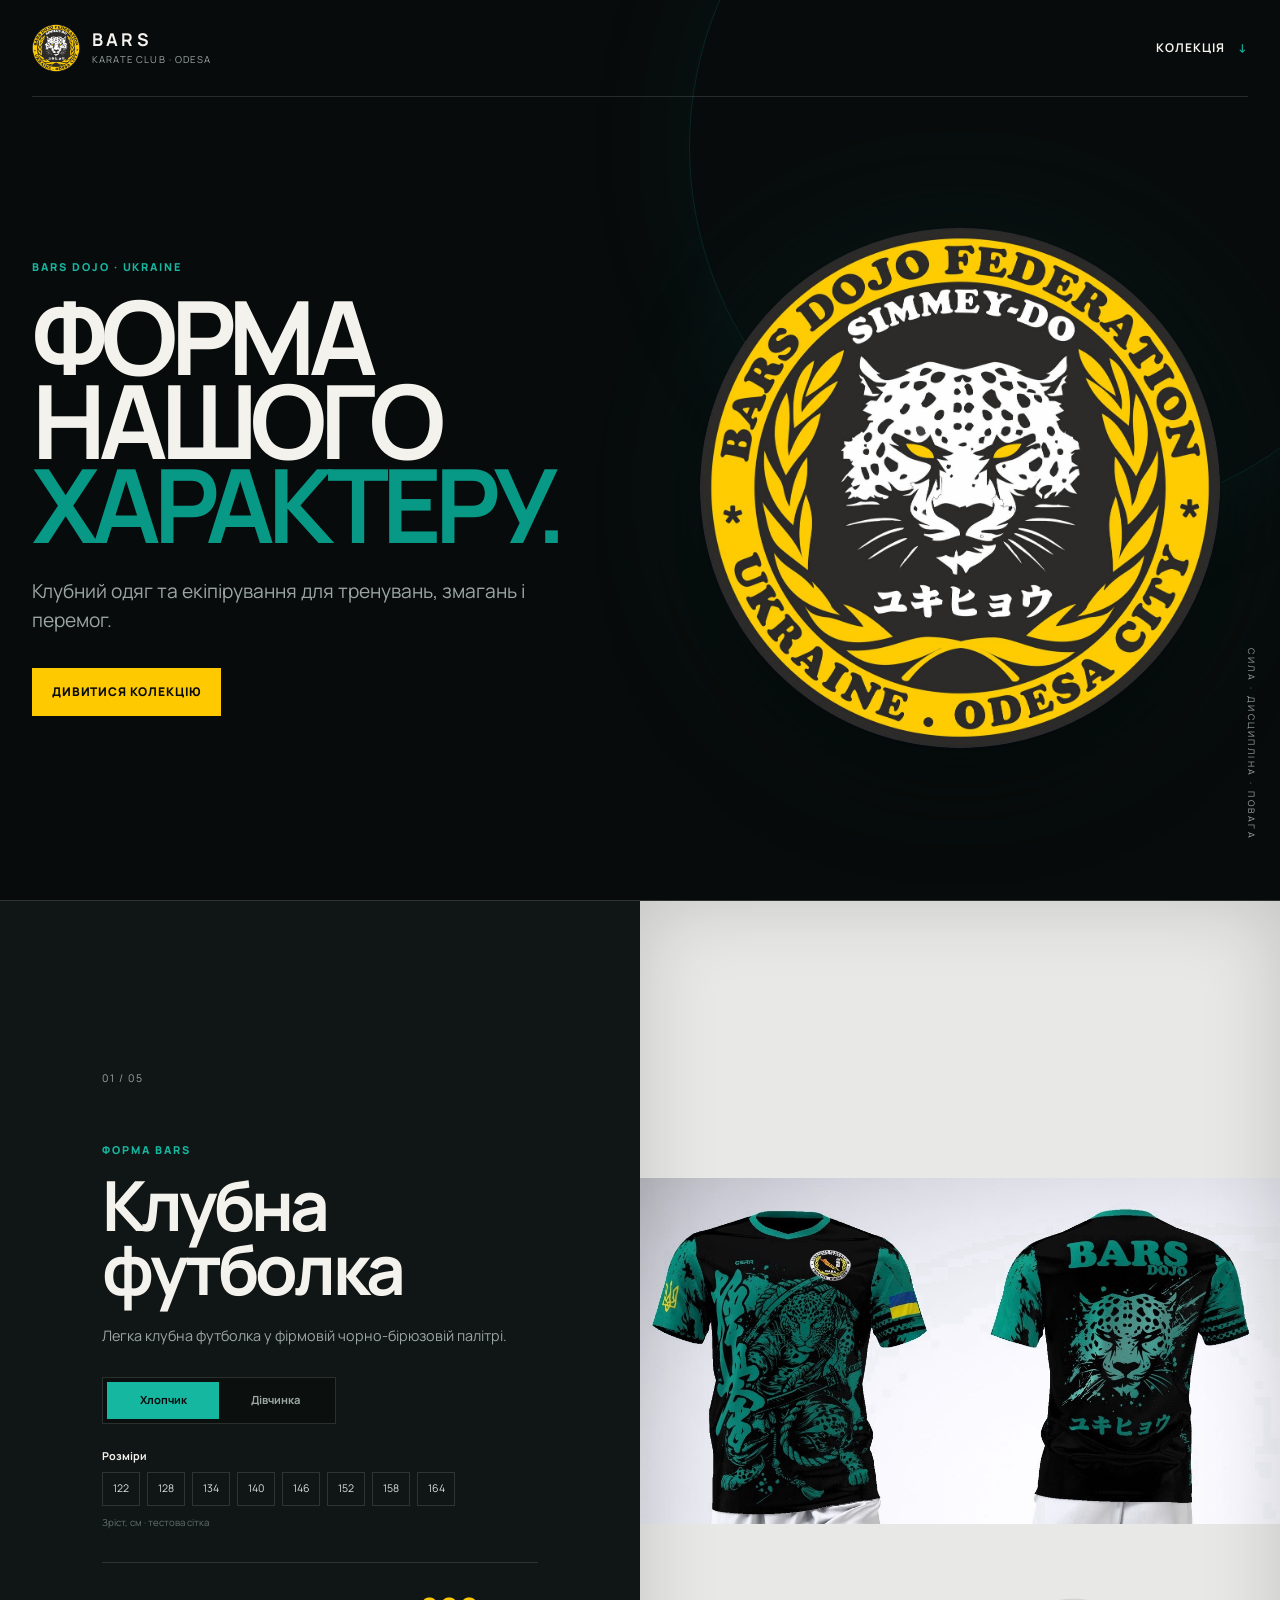
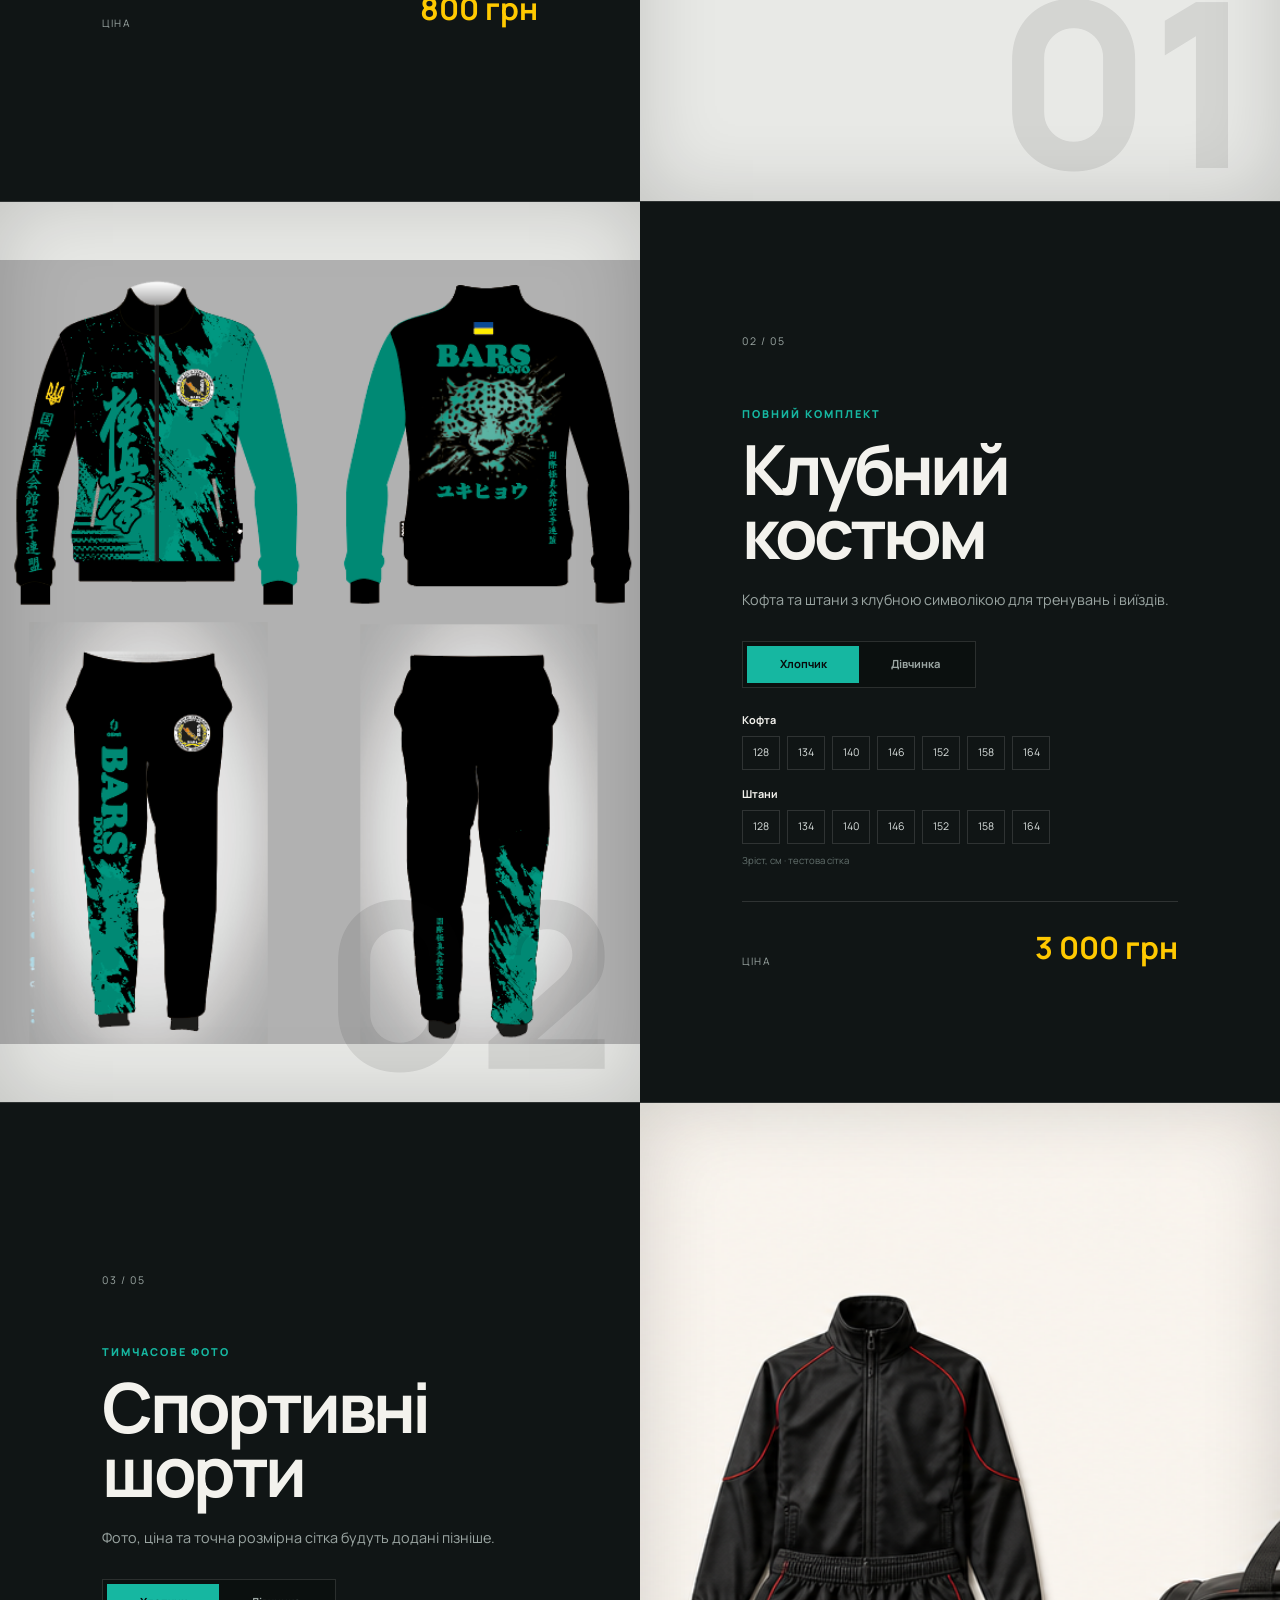
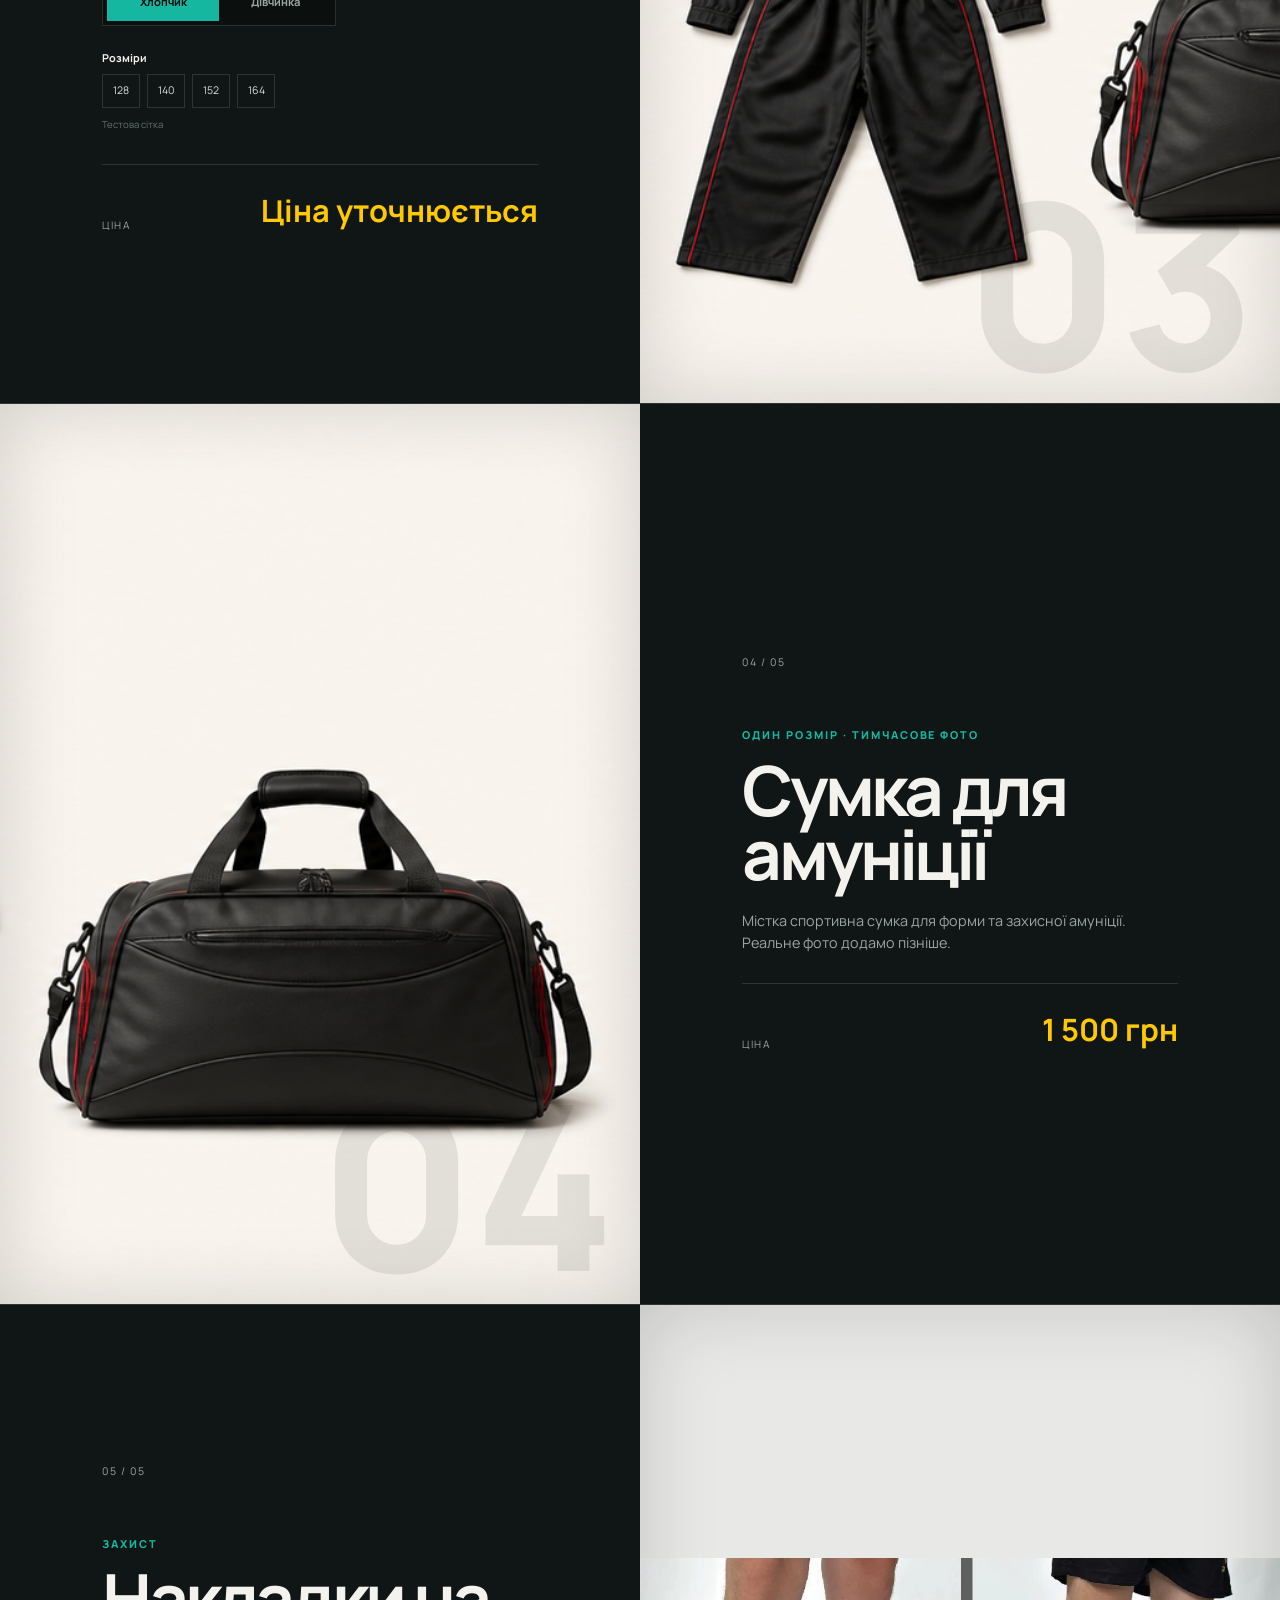
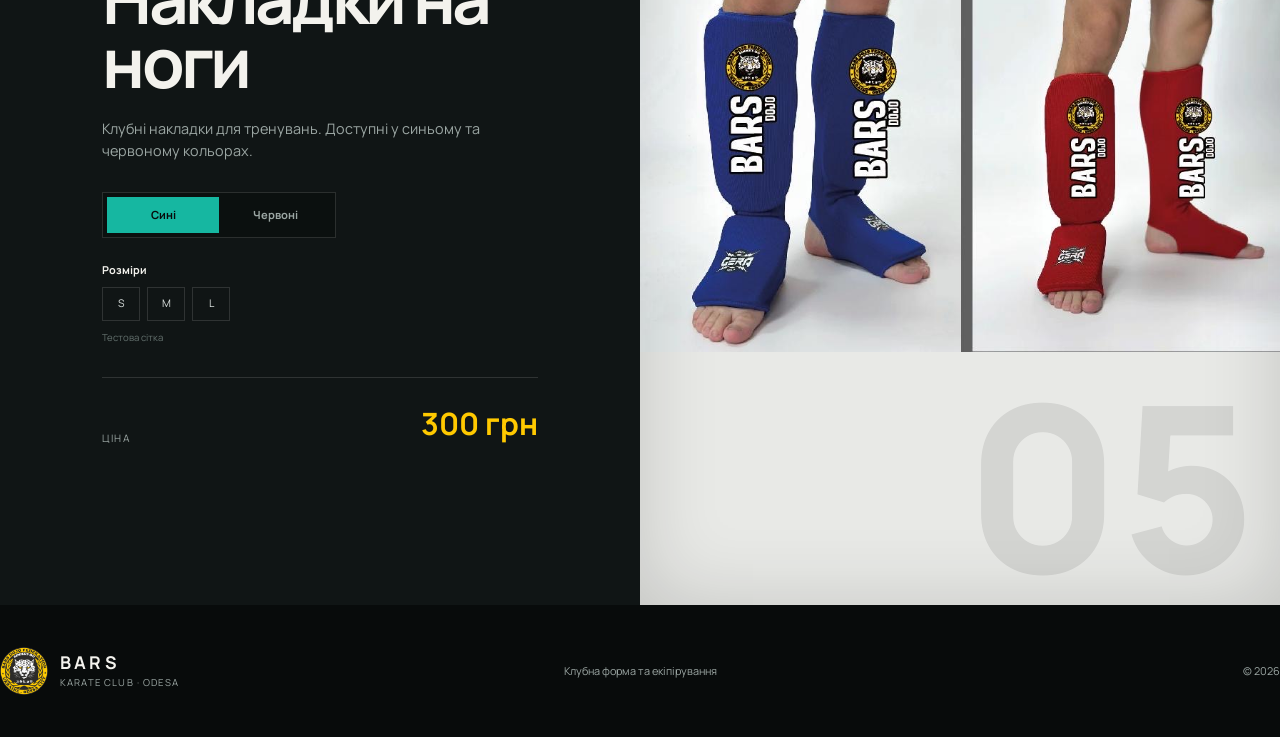
==== index.html @ b5e841b1 "Створити початковий каталог BARS" ====
<!doctype html>
<html lang="uk">
<head>
  <meta charset="UTF-8"><meta name="viewport" content="width=device-width, initial-scale=1.0">
  <meta name="description" content="Клубна форма та екіпірування карате-клубу BARS">
  <title>BARS — клубна форма та екіпірування</title>
  <link rel="preconnect" href="https://fonts.googleapis.com"><link rel="preconnect" href="https://fonts.gstatic.com" crossorigin>
  <link href="https://fonts.googleapis.com/css2?family=Manrope:wght@400;500;600;700;800&display=swap" rel="stylesheet">
  <link rel="stylesheet" href="styles.css">
</head>
<body>
  <header class="site-header">
    <a class="brand" href="#top" aria-label="BARS — на початок сторінки"><img src="assets/bars-emblem.jpg" alt="Емблема BARS Dojo Federation Ukraine Odesa Club"><span><strong>BARS</strong><small>Karate Club · Odesa</small></span></a>
    <a class="header-link" href="#collection">Колекція <span aria-hidden="true">↓</span></a>
  </header>
  <main id="top">
    <section class="hero">
      <div class="hero-copy"><p class="eyebrow">BARS Dojo · Ukraine</p><h1>Форма<br>нашого<br><em>характеру.</em></h1><p>Клубний одяг та екіпірування для тренувань, змагань і перемог.</p><a class="primary-button" href="#collection">Дивитися колекцію</a></div>
      <div class="hero-emblem"><div class="emblem-glow"></div><img src="assets/bars-emblem.jpg" alt="Емблема карате-клубу BARS"></div>
      <p class="hero-side">СИЛА · ДИСЦИПЛІНА · ПОВАГА</p>
    </section>
    <section id="collection" class="collection" aria-label="Каталог товарів"></section>
  </main>
  <footer><div class="brand footer-brand"><img src="assets/bars-emblem.jpg" alt=""><span><strong>BARS</strong><small>Karate Club · Odesa</small></span></div><p>Клубна форма та екіпірування</p><p>© <span id="year"></span></p></footer>
  <script src="products.js"></script><script src="script.js"></script>
</body>
</html>
---- styles.css ----
:root { --black:#080b0b; --charcoal:#101515; --teal:#079886; --teal-bright:#16b7a1; --yellow:#ffc900; --white:#f3f2ed; --muted:#9ba6a3; --line:rgba(255,255,255,.13); }
* { box-sizing:border-box; }
html { scroll-behavior:smooth; }
body { margin:0; color:var(--white); background:var(--black); font-family:"Manrope",system-ui,sans-serif; line-height:1.5; }
img { display:block; max-width:100%; }
a { color:inherit; }
.site-header { position:absolute; z-index:10; top:0; left:50%; display:flex; width:min(100% - 64px,1320px); padding:24px 0; align-items:center; justify-content:space-between; transform:translateX(-50%); border-bottom:1px solid var(--line); }
.brand { display:flex; gap:12px; align-items:center; color:var(--white); text-decoration:none; }
.brand img { width:48px; height:48px; object-fit:cover; border-radius:50%; }
.brand strong,.brand small { display:block; line-height:1; }
.brand strong { font-size:1.1rem; letter-spacing:.18em; }
.brand small { margin-top:6px; color:var(--muted); font-size:.6rem; letter-spacing:.12em; text-transform:uppercase; }
.header-link { color:var(--white); font-size:.75rem; font-weight:700; letter-spacing:.08em; text-decoration:none; text-transform:uppercase; }
.header-link span { margin-left:10px; color:var(--teal-bright); }
.hero { position:relative; display:grid; grid-template-columns:1fr .9fr; min-height:100svh; padding:145px max(32px,calc((100vw - 1320px)/2)) 70px; align-items:center; overflow:hidden; }
.hero::before { content:""; position:absolute; top:-25%; right:-12%; width:58vw; height:58vw; border:1px solid rgba(7,152,134,.2); border-radius:50%; box-shadow:0 0 120px rgba(7,152,134,.08); }
.hero-copy { position:relative; z-index:2; }
.eyebrow,.product-label { margin:0 0 20px; color:var(--teal-bright); font-size:.68rem; font-weight:800; letter-spacing:.18em; text-transform:uppercase; }
h1,h2,p { margin-top:0; }
h1 { margin-bottom:30px; font-size:clamp(4.1rem,8vw,8rem); line-height:.82; letter-spacing:-.07em; text-transform:uppercase; }
h1 em { color:var(--teal); font-style:normal; }
.hero-copy>p:not(.eyebrow) { max-width:510px; margin-bottom:34px; color:var(--muted); font-size:clamp(1rem,1.7vw,1.2rem); }
.primary-button { display:inline-block; padding:15px 20px; color:var(--black); background:var(--yellow); font-size:.75rem; font-weight:800; letter-spacing:.07em; text-decoration:none; text-transform:uppercase; }
.hero-emblem { position:relative; z-index:1; display:grid; place-items:center; }
.hero-emblem img { position:relative; width:min(520px,42vw); aspect-ratio:1; object-fit:cover; border-radius:50%; filter:drop-shadow(0 32px 45px rgba(0,0,0,.55)); }
.emblem-glow { position:absolute; width:75%; aspect-ratio:1; background:var(--teal); border-radius:50%; filter:blur(90px); opacity:.22; }
.hero-side { position:absolute; right:22px; bottom:60px; margin:0; color:var(--muted); font-size:.56rem; letter-spacing:.28em; writing-mode:vertical-rl; }
.collection { background:var(--charcoal); }
.product-section { display:grid; grid-template-columns:1fr 1fr; min-height:100svh; border-top:1px solid var(--line); }
.product-info { display:flex; max-width:660px; min-height:100%; padding:100px 8vw; flex-direction:column; justify-content:center; }
.image-left .product-info { order:2; }
.product-number { margin-bottom:56px; color:var(--muted); font-size:.66rem; letter-spacing:.15em; }
.product-label { margin-bottom:14px; }
h2 { max-width:580px; margin-bottom:24px; font-size:clamp(3rem,5.4vw,6rem); line-height:.93; letter-spacing:-.055em; }
.product-description { max-width:520px; margin-bottom:30px; color:var(--muted); font-size:.9rem; }
.variant-control { display:inline-flex; width:fit-content; margin-bottom:24px; padding:4px; background:#0b100f; border:1px solid var(--line); }
.variant-button { min-width:112px; padding:10px 15px; color:var(--muted); background:transparent; border:0; cursor:pointer; font:inherit; font-size:.7rem; font-weight:700; }
.variant-button.active { color:var(--black); background:var(--teal-bright); }
.sizes-panel { margin-bottom:32px; }
.size-group+.size-group { margin-top:16px; }
.size-group p { margin-bottom:8px; color:var(--white); font-size:.68rem; font-weight:700; }
.size-list { display:flex; flex-wrap:wrap; gap:7px; }
.size-list span { display:grid; min-width:38px; height:34px; padding:0 7px; place-items:center; border:1px solid var(--line); color:#dbe1df; font-size:.66rem; }
.sizes-panel small { display:block; margin-top:10px; color:#64716e; font-size:.6rem; }
.price-row { display:flex; max-width:520px; padding-top:22px; align-items:end; justify-content:space-between; border-top:1px solid var(--line); }
.price-row span { color:var(--muted); font-size:.64rem; letter-spacing:.14em; text-transform:uppercase; }
.price-row strong { color:var(--yellow); font-size:clamp(1.5rem,2.4vw,2.1rem); }
.product-visual { position:relative; min-height:100%; margin:0; overflow:hidden; background:#e8e9e6; }
.image-left .product-visual { order:1; }
.product-visual::after { content:""; position:absolute; inset:0; box-shadow:inset 0 0 80px rgba(0,0,0,.16); pointer-events:none; }
.product-visual img { width:100%; height:100%; min-height:100svh; object-fit:contain; }
#shorts .product-visual img,#bag .product-visual img { object-fit:cover; }
.product-visual>span { position:absolute; right:24px; bottom:6px; color:rgba(8,11,11,.09); font-size:clamp(8rem,18vw,18rem); font-weight:800; line-height:1; }
footer { display:grid; grid-template-columns:1fr auto 1fr; max-width:1320px; margin:0 auto; padding:42px 0; align-items:center; color:var(--muted); font-size:.68rem; }
footer p { margin:0; }
footer p:last-child { text-align:right; }
@media (max-width:850px) {
  .site-header { width:calc(100% - 40px); }
  .hero { grid-template-columns:1fr; padding:130px 20px 70px; }
  .hero-copy { padding-bottom:45px; }
  .hero-emblem img { width:min(78vw,440px); }
  .hero-side { display:none; }
  .product-section { grid-template-columns:1fr; min-height:auto; }
  .product-info,.image-left .product-info { order:1; max-width:none; min-height:auto; padding:78px 24px 62px; }
  .product-visual,.image-left .product-visual { order:2; min-height:65svh; }
  .product-visual img { min-height:65svh; }
  .product-number { margin-bottom:38px; }
  footer { grid-template-columns:1fr 1fr; margin:0 20px; }
  footer>p:nth-child(2) { display:none; }
}
@media (max-width:520px) {
  .brand img { width:42px; height:42px; }
  .header-link { font-size:0; }
  .header-link span { margin:0; font-size:1rem; }
  h1 { font-size:clamp(3.7rem,18vw,5.4rem); }
  h2 { font-size:clamp(2.8rem,14vw,4.2rem); }
  .variant-control { width:100%; }
  .variant-button { min-width:0; flex:1; }
  .product-visual,.product-visual img { min-height:54svh; }
}
@media (prefers-reduced-motion:reduce) { html { scroll-behavior:auto; } }
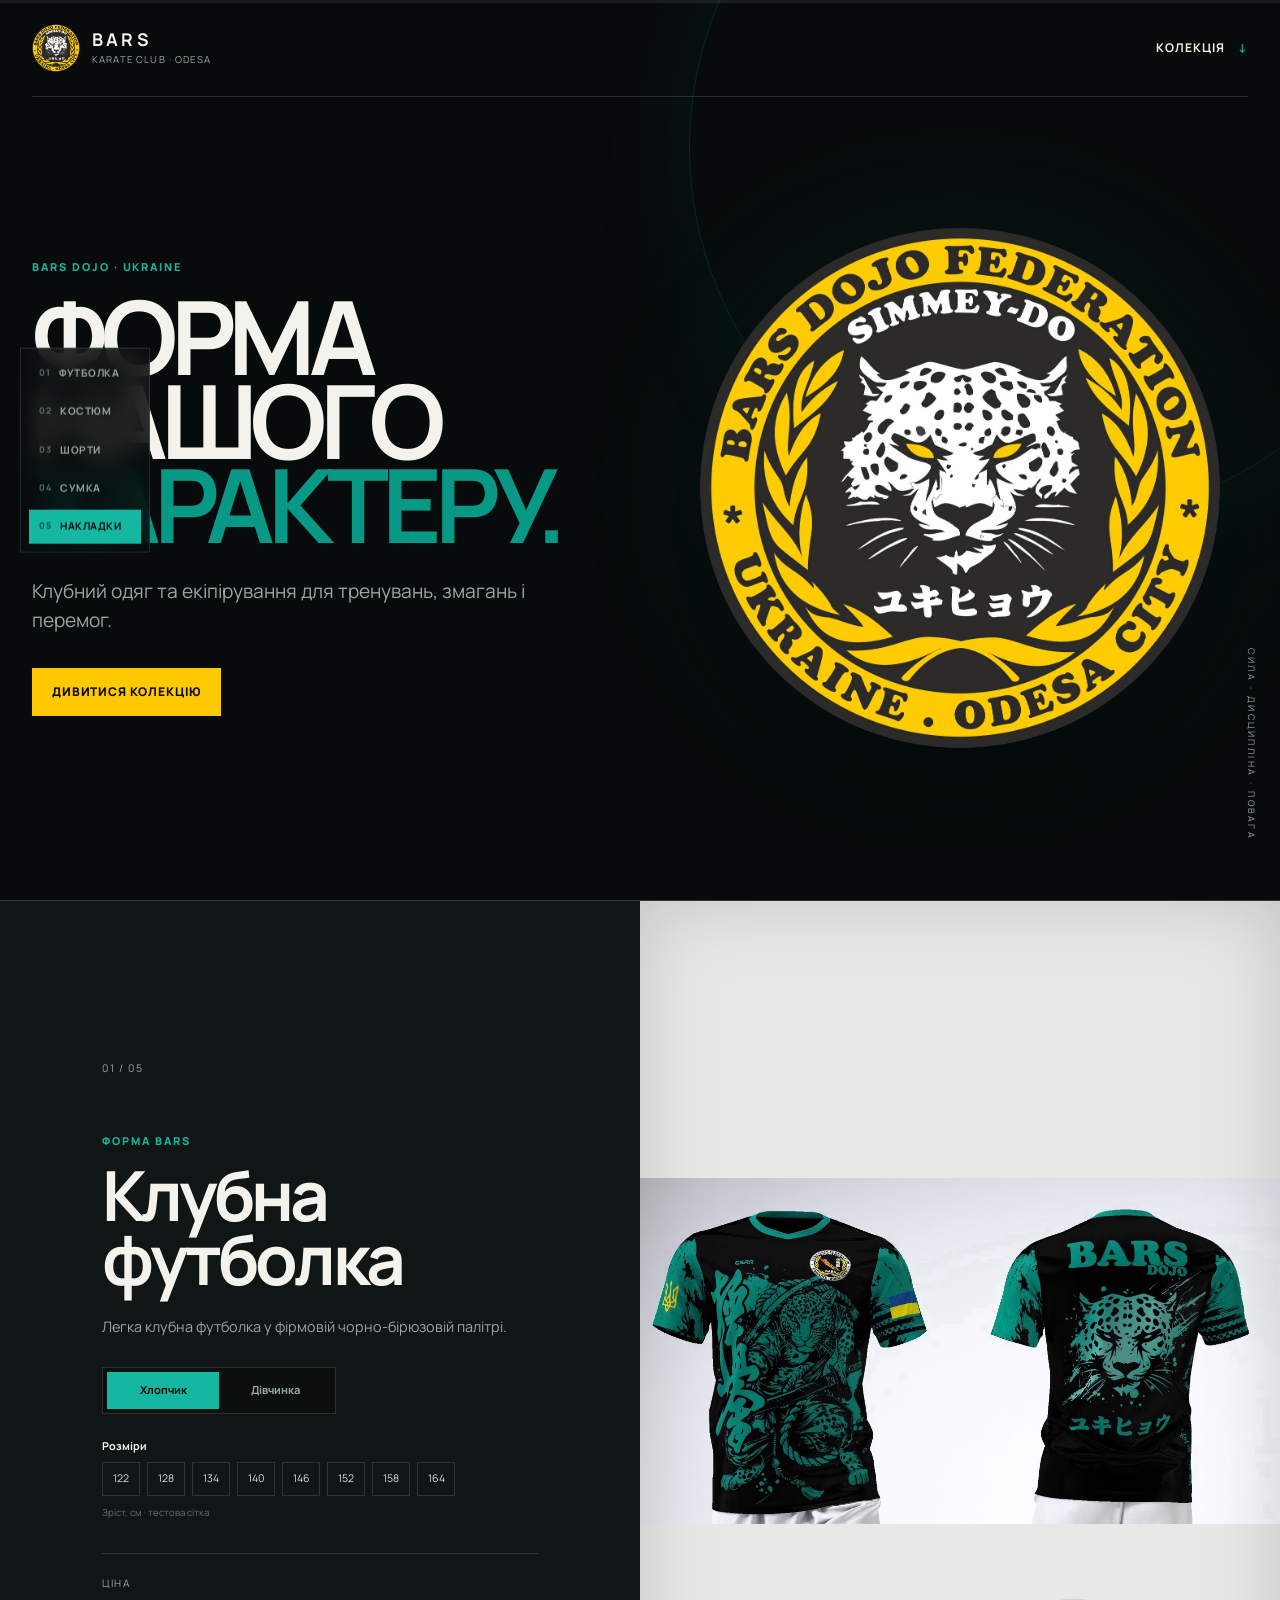
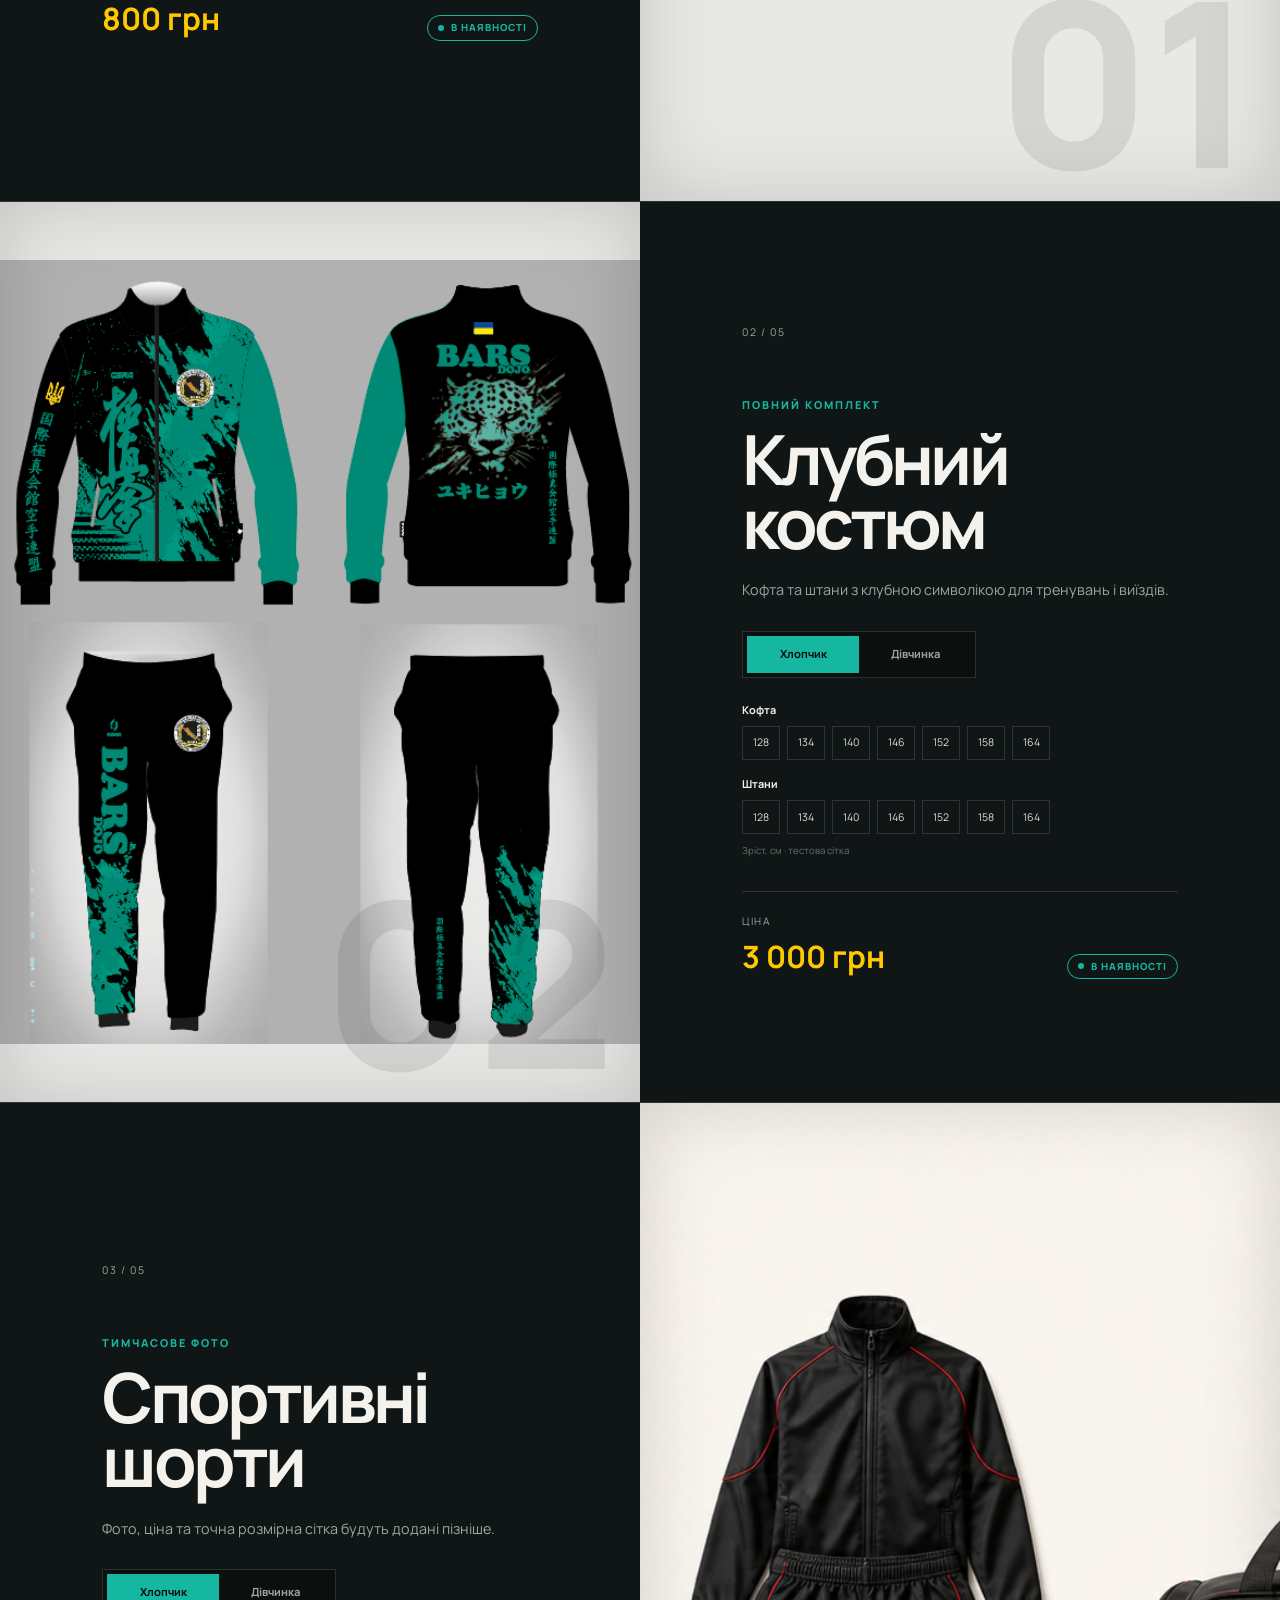
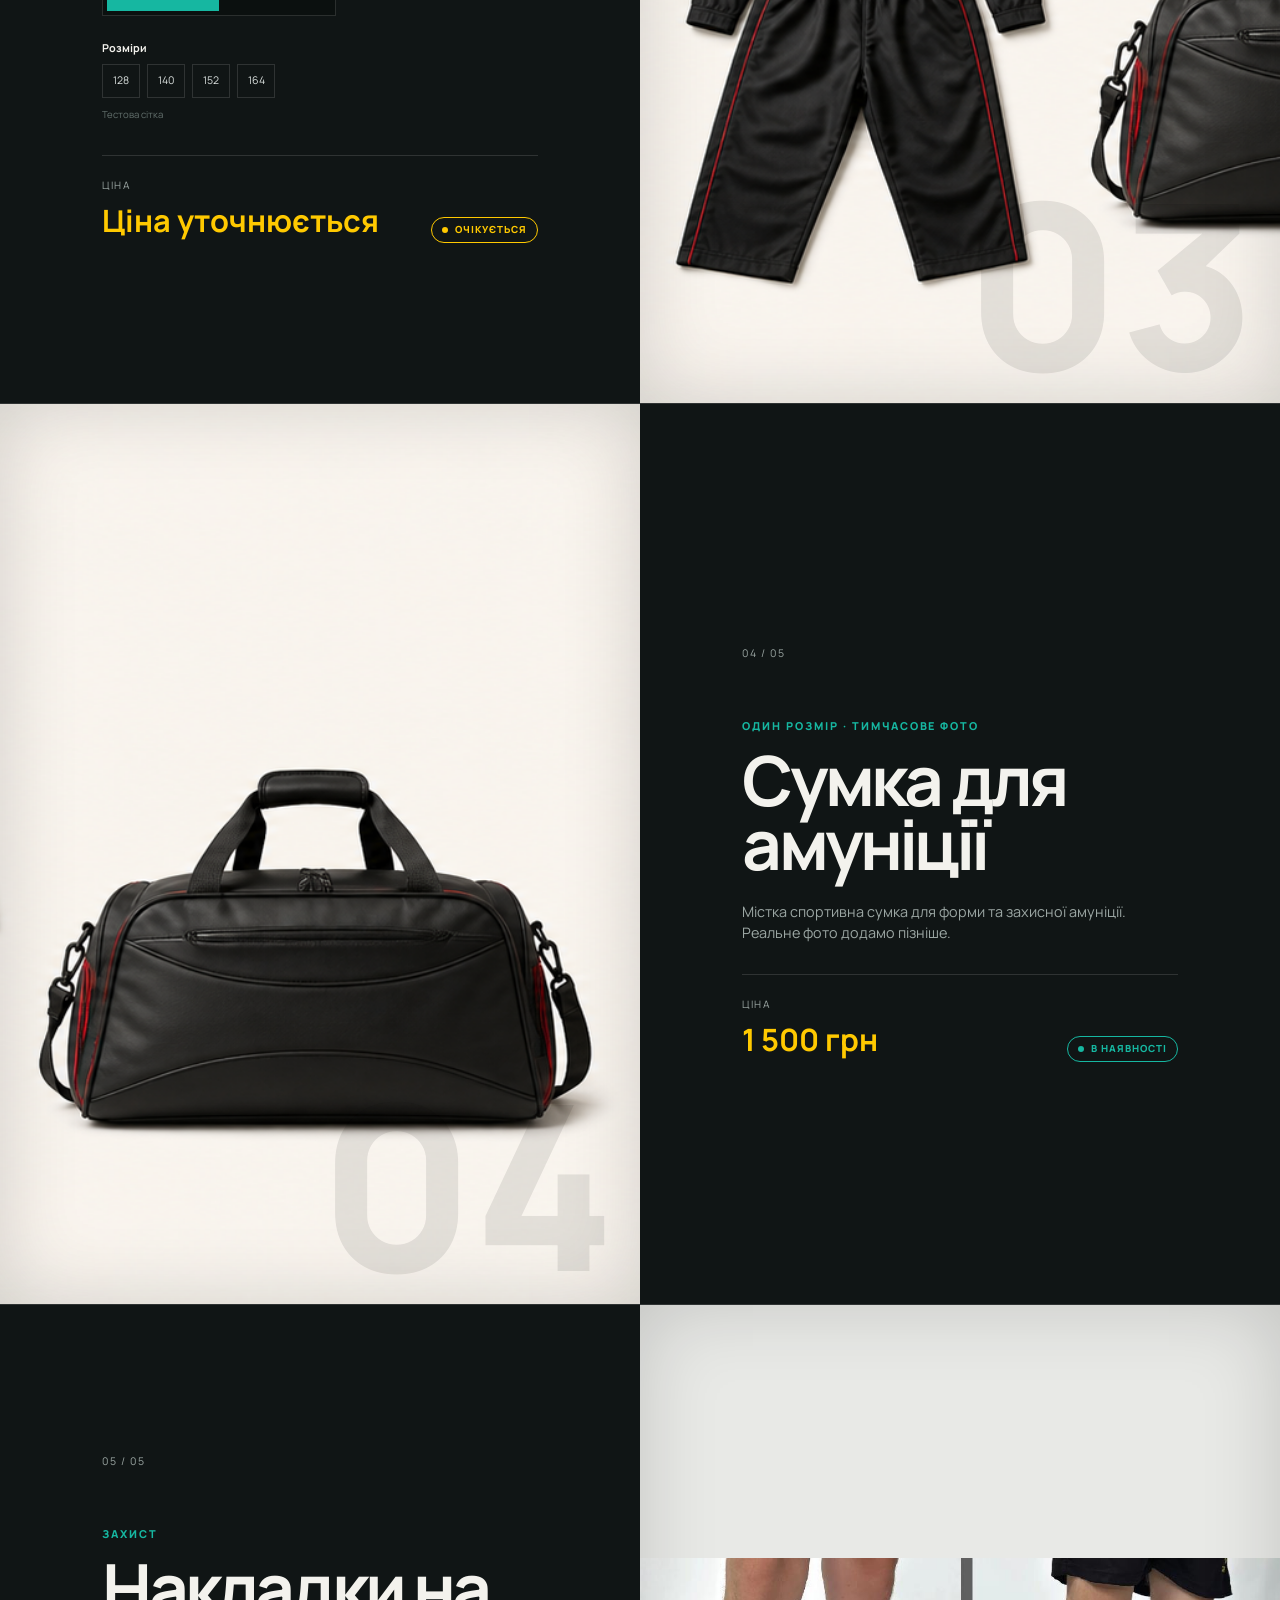
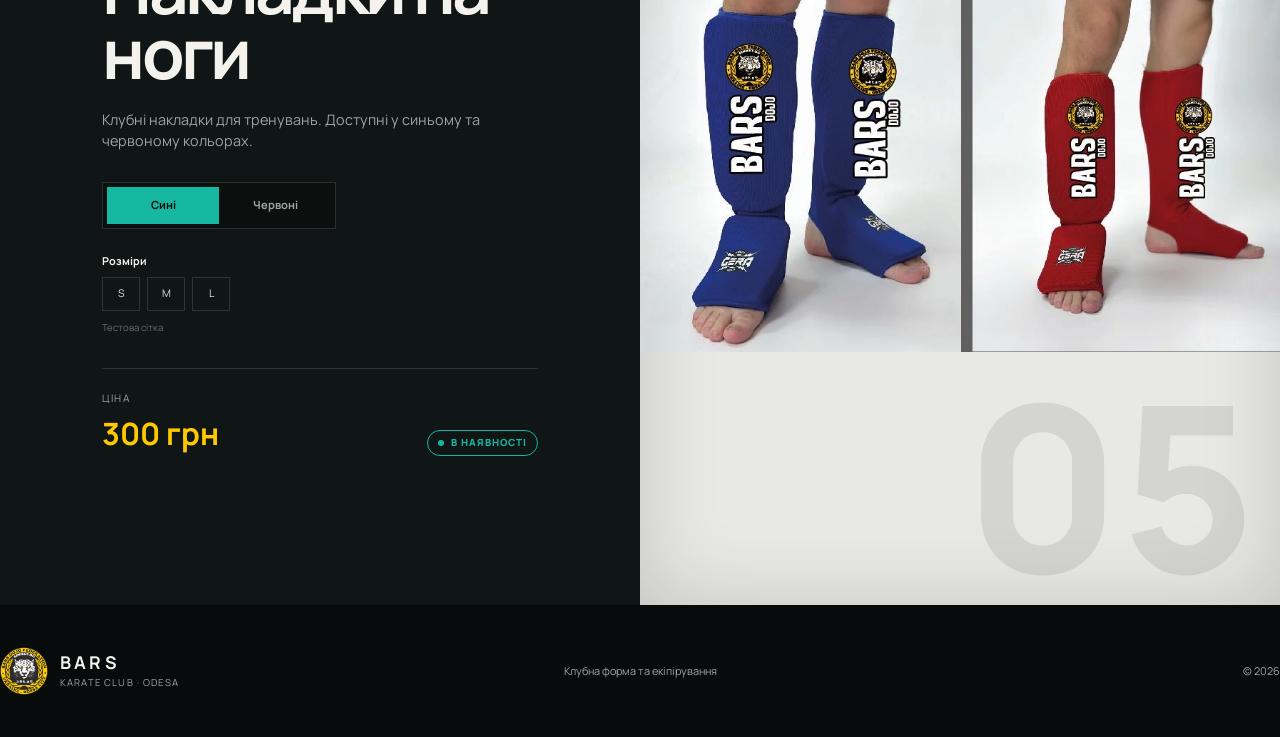
==== commit 55eda4b7: "Додати навігацію каталогом" ====
--- a/index.html
+++ b/index.html
@@ -7,12 +7,21 @@
   <link rel="preconnect" href="https://fonts.googleapis.com"><link rel="preconnect" href="https://fonts.gstatic.com" crossorigin>
   <link href="https://fonts.googleapis.com/css2?family=Manrope:wght@400;500;600;700;800&display=swap" rel="stylesheet">
   <link rel="stylesheet" href="styles.css">
+  <link rel="stylesheet" href="navigation.css">
 </head>
 <body>
   <header class="site-header">
     <a class="brand" href="#top" aria-label="BARS — на початок сторінки"><img src="assets/bars-emblem.jpg" alt="Емблема BARS Dojo Federation Ukraine Odesa Club"><span><strong>BARS</strong><small>Karate Club · Odesa</small></span></a>
     <a class="header-link" href="#collection">Колекція <span aria-hidden="true">↓</span></a>
   </header>
+  <nav class="catalog-navigation" aria-label="Навігація каталогом">
+    <a href="#tshirt"><span>01</span>Футболка</a>
+    <a href="#tracksuit"><span>02</span>Костюм</a>
+    <a href="#shorts"><span>03</span>Шорти</a>
+    <a href="#bag"><span>04</span>Сумка</a>
+    <a href="#guards"><span>05</span>Накладки</a>
+  </nav>
+  <div class="scroll-progress" aria-hidden="true"><span></span></div>
   <main id="top">
     <section class="hero">
       <div class="hero-copy"><p class="eyebrow">BARS Dojo · Ukraine</p><h1>Форма<br>нашого<br><em>характеру.</em></h1><p>Клубний одяг та екіпірування для тренувань, змагань і перемог.</p><a class="primary-button" href="#collection">Дивитися колекцію</a></div>
@@ -22,6 +31,6 @@
     <section id="collection" class="collection" aria-label="Каталог товарів"></section>
   </main>
   <footer><div class="brand footer-brand"><img src="assets/bars-emblem.jpg" alt=""><span><strong>BARS</strong><small>Karate Club · Odesa</small></span></div><p>Клубна форма та екіпірування</p><p>© <span id="year"></span></p></footer>
-  <script src="products.js"></script><script src="script.js"></script>
+  <script src="products.js"></script><script src="script.js"></script><script src="navigation.js"></script>
 </body>
 </html>
--- a/styles.css
+++ b/styles.css
@@ -42,9 +42,15 @@
 .size-list { display:flex; flex-wrap:wrap; gap:7px; }
 .size-list span { display:grid; min-width:38px; height:34px; padding:0 7px; place-items:center; border:1px solid var(--line); color:#dbe1df; font-size:.66rem; }
 .sizes-panel small { display:block; margin-top:10px; color:#64716e; font-size:.6rem; }
-.price-row { display:flex; max-width:520px; padding-top:22px; align-items:end; justify-content:space-between; border-top:1px solid var(--line); }
-.price-row span { color:var(--muted); font-size:.64rem; letter-spacing:.14em; text-transform:uppercase; }
-.price-row strong { color:var(--yellow); font-size:clamp(1.5rem,2.4vw,2.1rem); }
+.price-row { display:flex; max-width:520px; gap:20px; padding-top:22px; align-items:end; justify-content:space-between; border-top:1px solid var(--line); }
+.price-copy { display:flex; flex-direction:column; gap:4px; }
+.price-copy span { color:var(--muted); font-size:.64rem; letter-spacing:.14em; text-transform:uppercase; }
+.price-copy strong { color:var(--yellow); font-size:clamp(1.5rem,2.4vw,2.1rem); }
+.availability { display:inline-flex; padding:7px 10px; align-items:center; border:1px solid currentColor; border-radius:999px; font-size:.61rem; font-weight:800; letter-spacing:.1em; line-height:1; text-transform:uppercase; }
+.availability::before { width:6px; height:6px; margin-right:7px; background:currentColor; border-radius:50%; content:""; }
+.availability-available { color:var(--teal-bright); }
+.availability-soon { color:var(--yellow); }
+.availability-unknown { color:var(--muted); }
 .product-visual { position:relative; min-height:100%; margin:0; overflow:hidden; background:#e8e9e6; }
 .image-left .product-visual { order:1; }
 .product-visual::after { content:""; position:absolute; inset:0; box-shadow:inset 0 0 80px rgba(0,0,0,.16); pointer-events:none; }
@@ -76,6 +82,7 @@
   h2 { font-size:clamp(2.8rem,14vw,4.2rem); }
   .variant-control { width:100%; }
   .variant-button { min-width:0; flex:1; }
+  .price-row { align-items:flex-start; flex-direction:column; }
   .product-visual,.product-visual img { min-height:54svh; }
 }
 @media (prefers-reduced-motion:reduce) { html { scroll-behavior:auto; } }
--- a/navigation.css
+++ b/navigation.css
@@ -0,0 +1,86 @@
+.catalog-navigation {
+  position: fixed;
+  z-index: 20;
+  top: 50%;
+  left: 20px;
+  display: flex;
+  flex-direction: column;
+  gap: 5px;
+  padding: 8px;
+  background: rgba(8, 11, 11, .82);
+  border: 1px solid var(--line);
+  backdrop-filter: blur(14px);
+  transform: translateY(-50%);
+}
+
+.catalog-navigation a {
+  display: flex;
+  min-width: 112px;
+  padding: 9px 10px;
+  align-items: center;
+  gap: 9px;
+  color: var(--muted);
+  font-size: .64rem;
+  font-weight: 700;
+  letter-spacing: .05em;
+  text-decoration: none;
+  text-transform: uppercase;
+  transition: color .2s ease, background-color .2s ease;
+}
+
+.catalog-navigation a span { color: #64716e; font-size: .55rem; }
+.catalog-navigation a:hover { color: var(--white); }
+.catalog-navigation a[aria-current="location"] { color: var(--black); background: var(--teal-bright); }
+.catalog-navigation a[aria-current="location"] span { color: rgba(8, 11, 11, .65); }
+.catalog-navigation a:focus-visible { outline: 2px solid var(--yellow); outline-offset: 2px; }
+
+.scroll-progress {
+  position: fixed;
+  z-index: 30;
+  top: 0;
+  left: 0;
+  width: 100%;
+  height: 3px;
+  background: rgba(255, 255, 255, .08);
+  pointer-events: none;
+}
+
+.scroll-progress span {
+  display: block;
+  width: 100%;
+  height: 100%;
+  background: var(--yellow);
+  transform: scaleX(0);
+  transform-origin: left;
+}
+
+.product-section { scroll-margin-top: 72px; }
+
+@media (max-width: 1100px) and (min-width: 851px) {
+  .catalog-navigation { left: 10px; }
+  .catalog-navigation a { min-width: 0; }
+  .catalog-navigation a:not([aria-current="location"]) { width: 38px; overflow: hidden; }
+}
+
+@media (max-width: 850px) {
+  .catalog-navigation {
+    top: auto;
+    bottom: 12px;
+    left: 50%;
+    width: calc(100% - 24px);
+    max-width: 560px;
+    flex-direction: row;
+    gap: 2px;
+    overflow-x: auto;
+    transform: translateX(-50%);
+    scrollbar-width: none;
+  }
+  .catalog-navigation::-webkit-scrollbar { display: none; }
+  .catalog-navigation a { min-width: max-content; flex: 1 0 auto; justify-content: center; padding: 10px 12px; }
+  .product-section { scroll-margin-top: 0; }
+  footer { padding-bottom: 100px; }
+}
+
+@media (prefers-reduced-motion: reduce) {
+  .catalog-navigation a { transition: none; }
+}
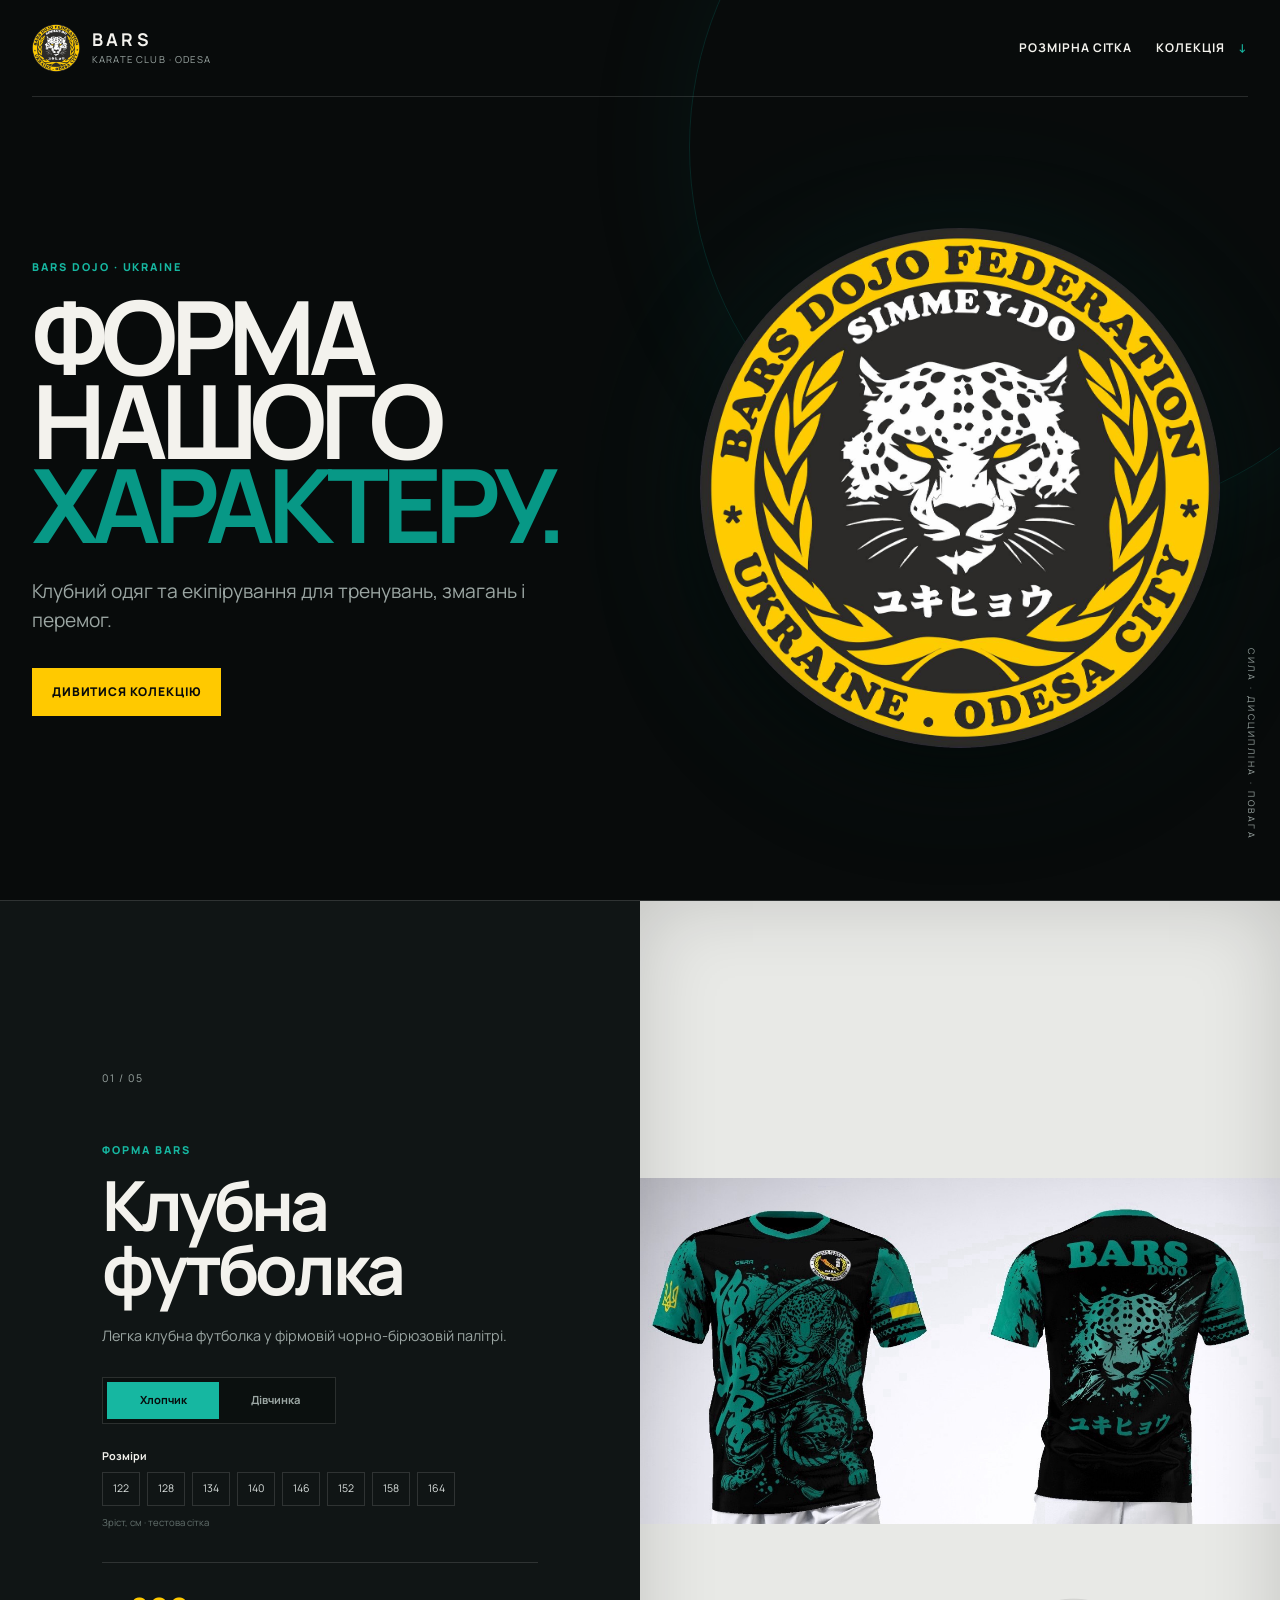
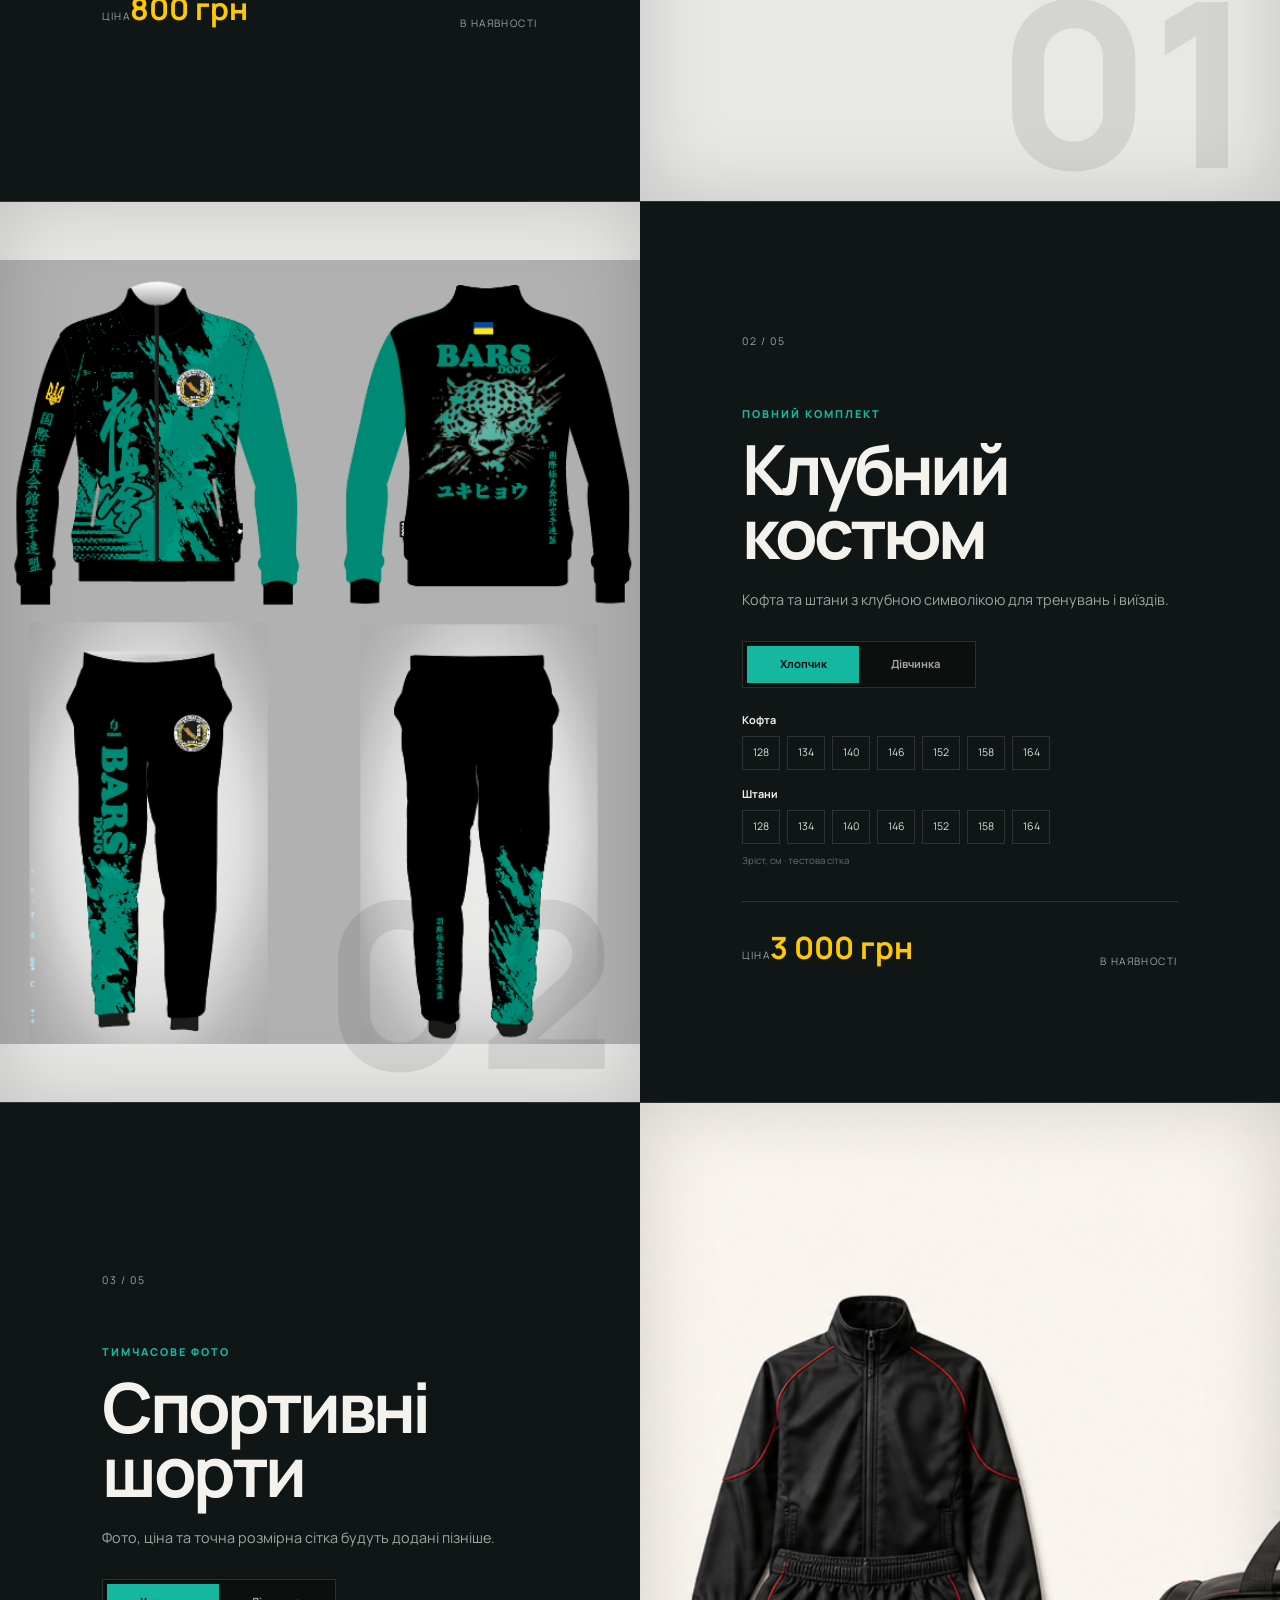
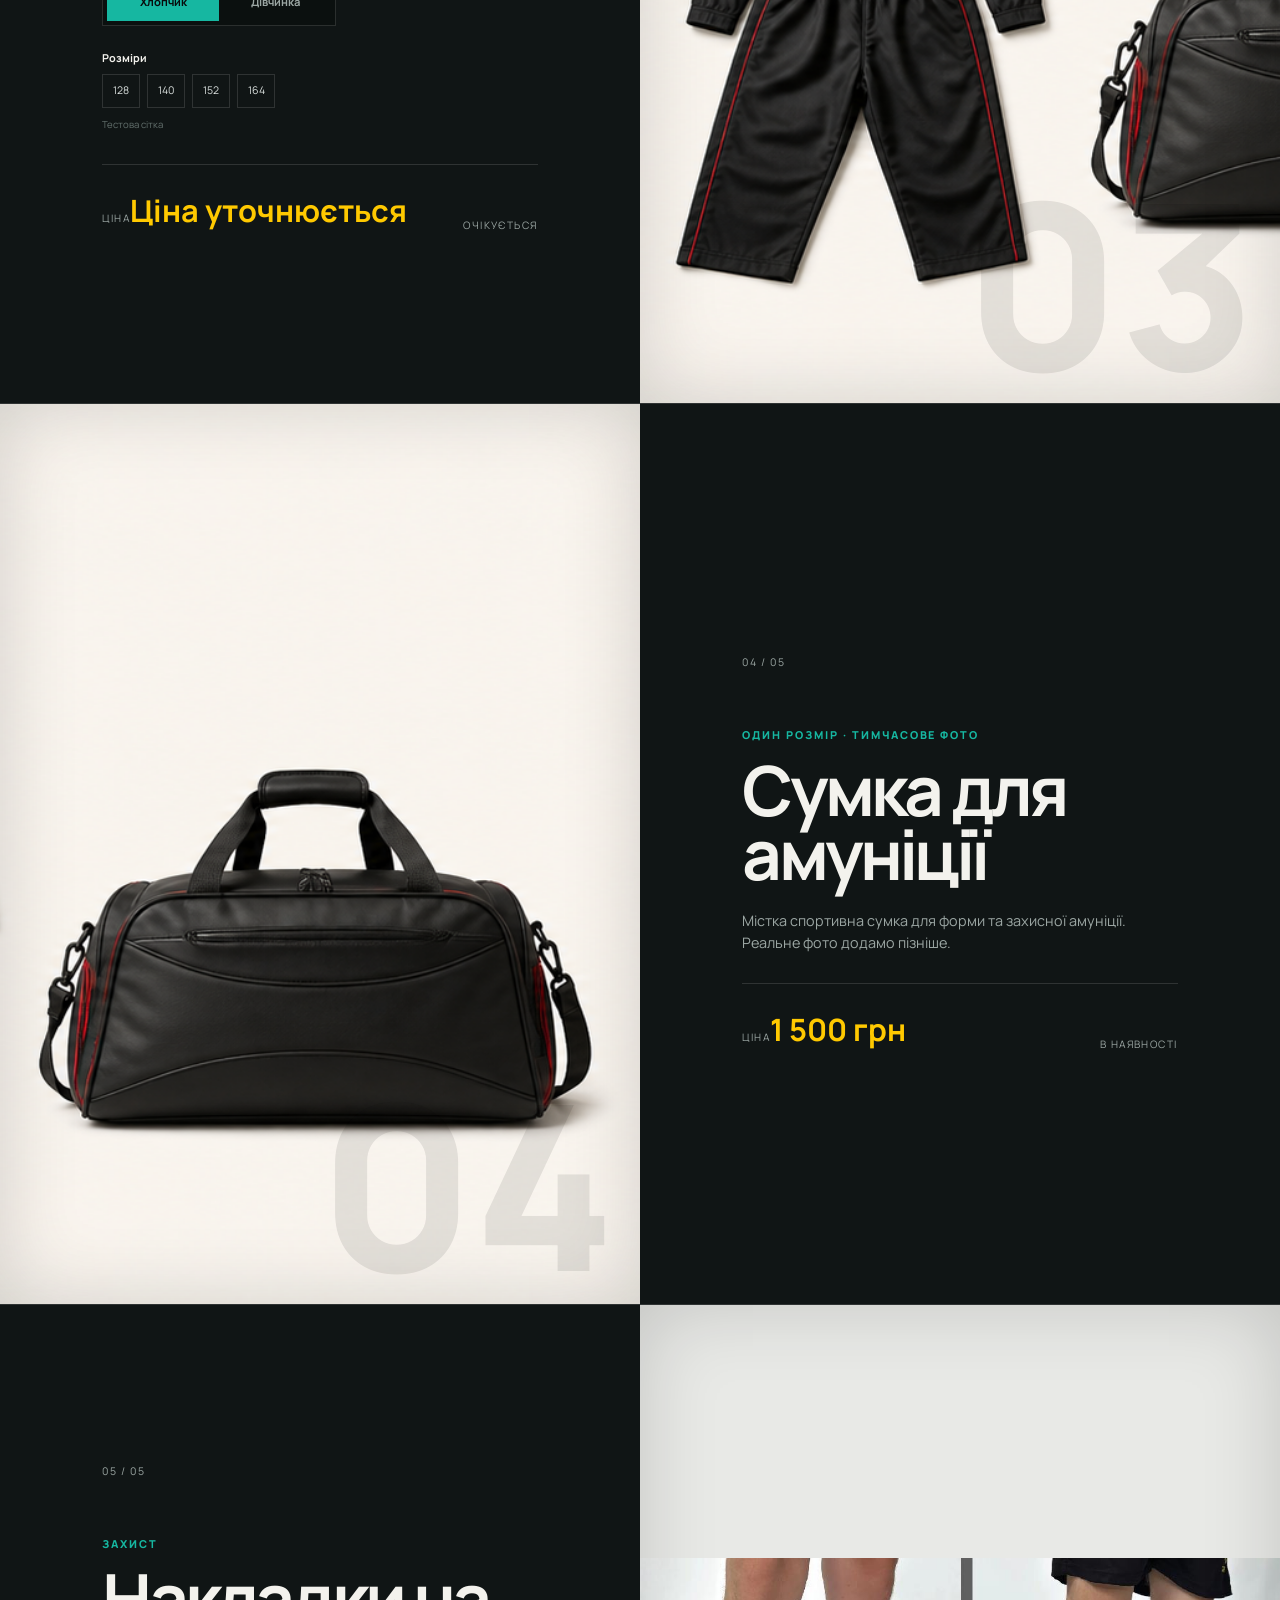
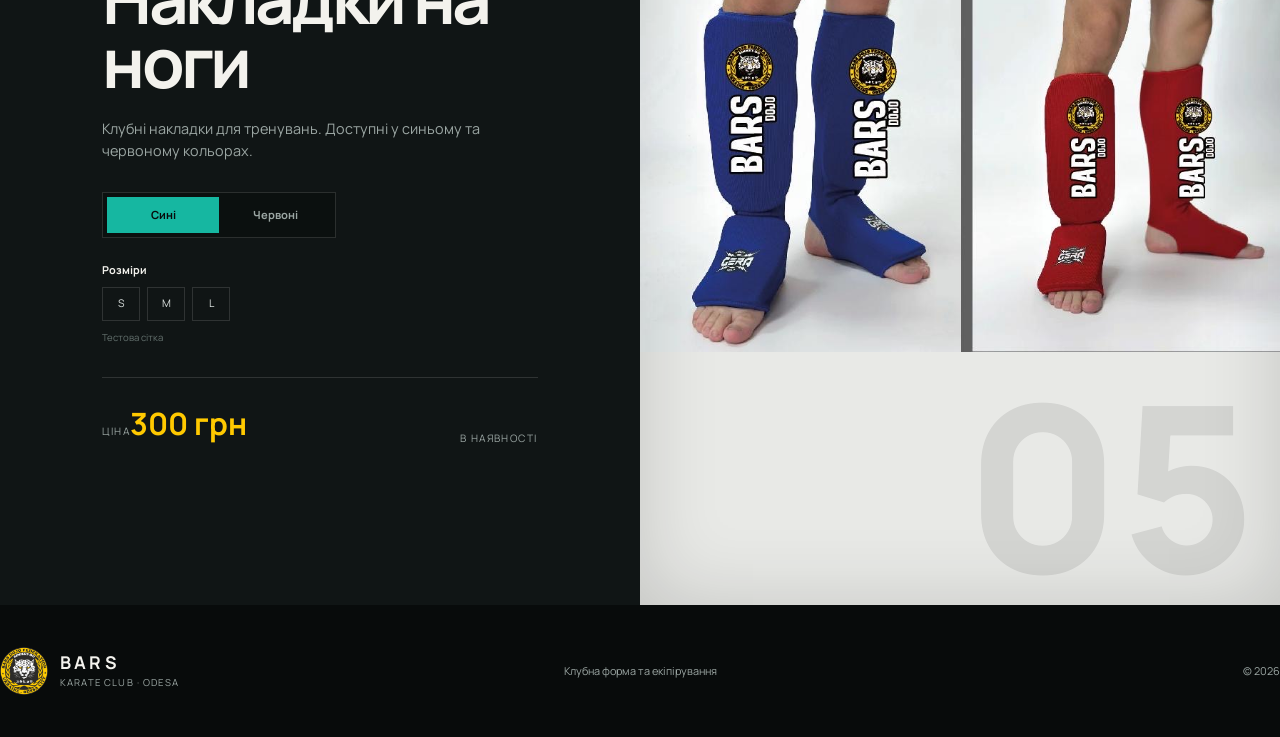
==== commit ca89de77: "Додати адаптивну розмірну сітку" ====
--- a/index.html
+++ b/index.html
@@ -7,21 +7,15 @@
   <link rel="preconnect" href="https://fonts.googleapis.com"><link rel="preconnect" href="https://fonts.gstatic.com" crossorigin>
   <link href="https://fonts.googleapis.com/css2?family=Manrope:wght@400;500;600;700;800&display=swap" rel="stylesheet">
   <link rel="stylesheet" href="styles.css">
-  <link rel="stylesheet" href="navigation.css">
 </head>
 <body>
   <header class="site-header">
     <a class="brand" href="#top" aria-label="BARS — на початок сторінки"><img src="assets/bars-emblem.jpg" alt="Емблема BARS Dojo Federation Ukraine Odesa Club"><span><strong>BARS</strong><small>Karate Club · Odesa</small></span></a>
-    <a class="header-link" href="#collection">Колекція <span aria-hidden="true">↓</span></a>
+    <nav class="header-nav" aria-label="Головна навігація">
+      <a class="header-link" href="size-guide.html">Розмірна сітка</a>
+      <a class="header-link" href="#collection">Колекція <span aria-hidden="true">↓</span></a>
+    </nav>
   </header>
-  <nav class="catalog-navigation" aria-label="Навігація каталогом">
-    <a href="#tshirt"><span>01</span>Футболка</a>
-    <a href="#tracksuit"><span>02</span>Костюм</a>
-    <a href="#shorts"><span>03</span>Шорти</a>
-    <a href="#bag"><span>04</span>Сумка</a>
-    <a href="#guards"><span>05</span>Накладки</a>
-  </nav>
-  <div class="scroll-progress" aria-hidden="true"><span></span></div>
   <main id="top">
     <section class="hero">
       <div class="hero-copy"><p class="eyebrow">BARS Dojo · Ukraine</p><h1>Форма<br>нашого<br><em>характеру.</em></h1><p>Клубний одяг та екіпірування для тренувань, змагань і перемог.</p><a class="primary-button" href="#collection">Дивитися колекцію</a></div>
@@ -31,6 +25,6 @@
     <section id="collection" class="collection" aria-label="Каталог товарів"></section>
   </main>
   <footer><div class="brand footer-brand"><img src="assets/bars-emblem.jpg" alt=""><span><strong>BARS</strong><small>Karate Club · Odesa</small></span></div><p>Клубна форма та екіпірування</p><p>© <span id="year"></span></p></footer>
-  <script src="products.js"></script><script src="script.js"></script><script src="navigation.js"></script>
+  <script src="products.js"></script><script src="script.js"></script>
 </body>
 </html>
--- a/styles.css
+++ b/styles.css
@@ -12,6 +12,8 @@
 .brand small { margin-top:6px; color:var(--muted); font-size:.6rem; letter-spacing:.12em; text-transform:uppercase; }
 .header-link { color:var(--white); font-size:.75rem; font-weight:700; letter-spacing:.08em; text-decoration:none; text-transform:uppercase; }
 .header-link span { margin-left:10px; color:var(--teal-bright); }
+.header-nav { display:flex; gap:24px; align-items:center; }
+.header-link:hover,.header-link:focus-visible { color:var(--teal-bright); }
 .hero { position:relative; display:grid; grid-template-columns:1fr .9fr; min-height:100svh; padding:145px max(32px,calc((100vw - 1320px)/2)) 70px; align-items:center; overflow:hidden; }
 .hero::before { content:""; position:absolute; top:-25%; right:-12%; width:58vw; height:58vw; border:1px solid rgba(7,152,134,.2); border-radius:50%; box-shadow:0 0 120px rgba(7,152,134,.08); }
 .hero-copy { position:relative; z-index:2; }
@@ -42,15 +44,9 @@
 .size-list { display:flex; flex-wrap:wrap; gap:7px; }
 .size-list span { display:grid; min-width:38px; height:34px; padding:0 7px; place-items:center; border:1px solid var(--line); color:#dbe1df; font-size:.66rem; }
 .sizes-panel small { display:block; margin-top:10px; color:#64716e; font-size:.6rem; }
-.price-row { display:flex; max-width:520px; gap:20px; padding-top:22px; align-items:end; justify-content:space-between; border-top:1px solid var(--line); }
-.price-copy { display:flex; flex-direction:column; gap:4px; }
-.price-copy span { color:var(--muted); font-size:.64rem; letter-spacing:.14em; text-transform:uppercase; }
-.price-copy strong { color:var(--yellow); font-size:clamp(1.5rem,2.4vw,2.1rem); }
-.availability { display:inline-flex; padding:7px 10px; align-items:center; border:1px solid currentColor; border-radius:999px; font-size:.61rem; font-weight:800; letter-spacing:.1em; line-height:1; text-transform:uppercase; }
-.availability::before { width:6px; height:6px; margin-right:7px; background:currentColor; border-radius:50%; content:""; }
-.availability-available { color:var(--teal-bright); }
-.availability-soon { color:var(--yellow); }
-.availability-unknown { color:var(--muted); }
+.price-row { display:flex; max-width:520px; padding-top:22px; align-items:end; justify-content:space-between; border-top:1px solid var(--line); }
+.price-row span { color:var(--muted); font-size:.64rem; letter-spacing:.14em; text-transform:uppercase; }
+.price-row strong { color:var(--yellow); font-size:clamp(1.5rem,2.4vw,2.1rem); }
 .product-visual { position:relative; min-height:100%; margin:0; overflow:hidden; background:#e8e9e6; }
 .image-left .product-visual { order:1; }
 .product-visual::after { content:""; position:absolute; inset:0; box-shadow:inset 0 0 80px rgba(0,0,0,.16); pointer-events:none; }
@@ -76,13 +72,13 @@
 }
 @media (max-width:520px) {
   .brand img { width:42px; height:42px; }
-  .header-link { font-size:0; }
-  .header-link span { margin:0; font-size:1rem; }
+  .header-nav { gap:12px; }
+  .header-link { font-size:.58rem; }
+  .header-link span { display:none; }
   h1 { font-size:clamp(3.7rem,18vw,5.4rem); }
   h2 { font-size:clamp(2.8rem,14vw,4.2rem); }
   .variant-control { width:100%; }
   .variant-button { min-width:0; flex:1; }
-  .price-row { align-items:flex-start; flex-direction:column; }
   .product-visual,.product-visual img { min-height:54svh; }
 }
 @media (prefers-reduced-motion:reduce) { html { scroll-behavior:auto; } }
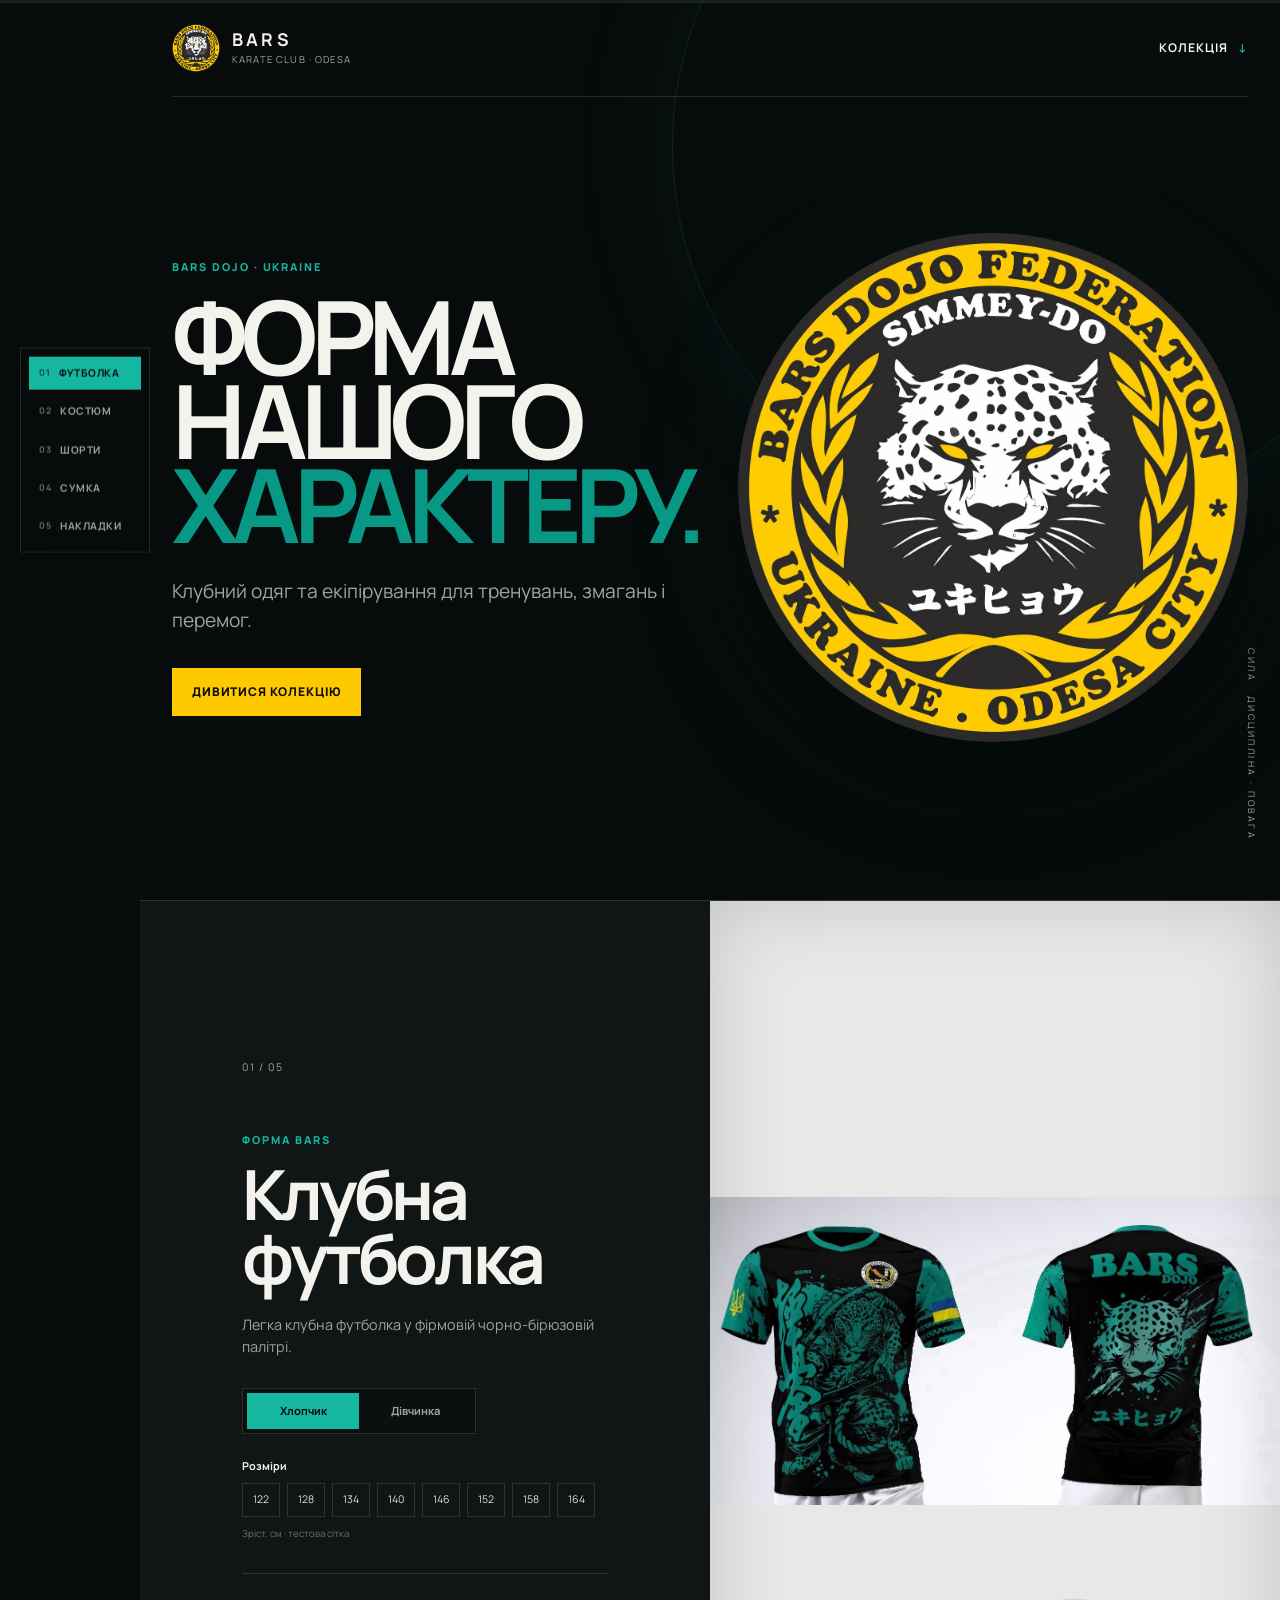
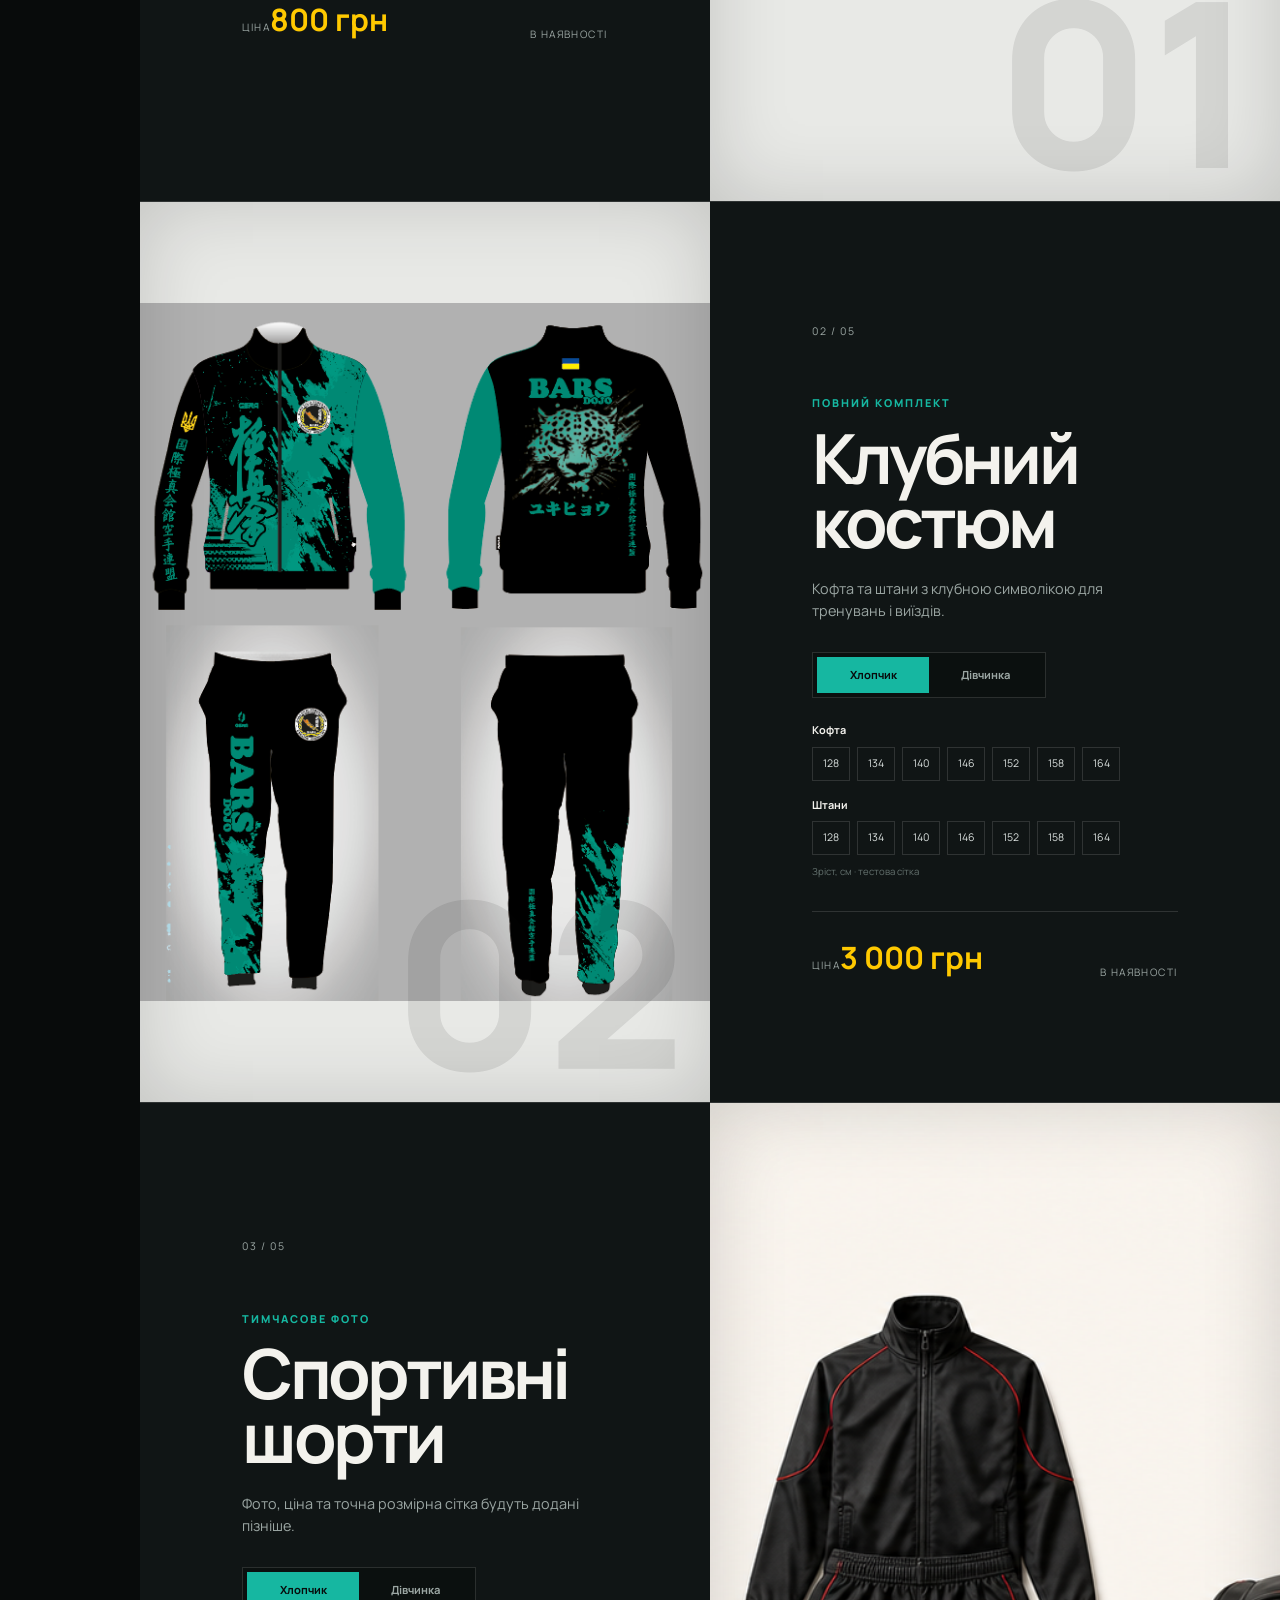
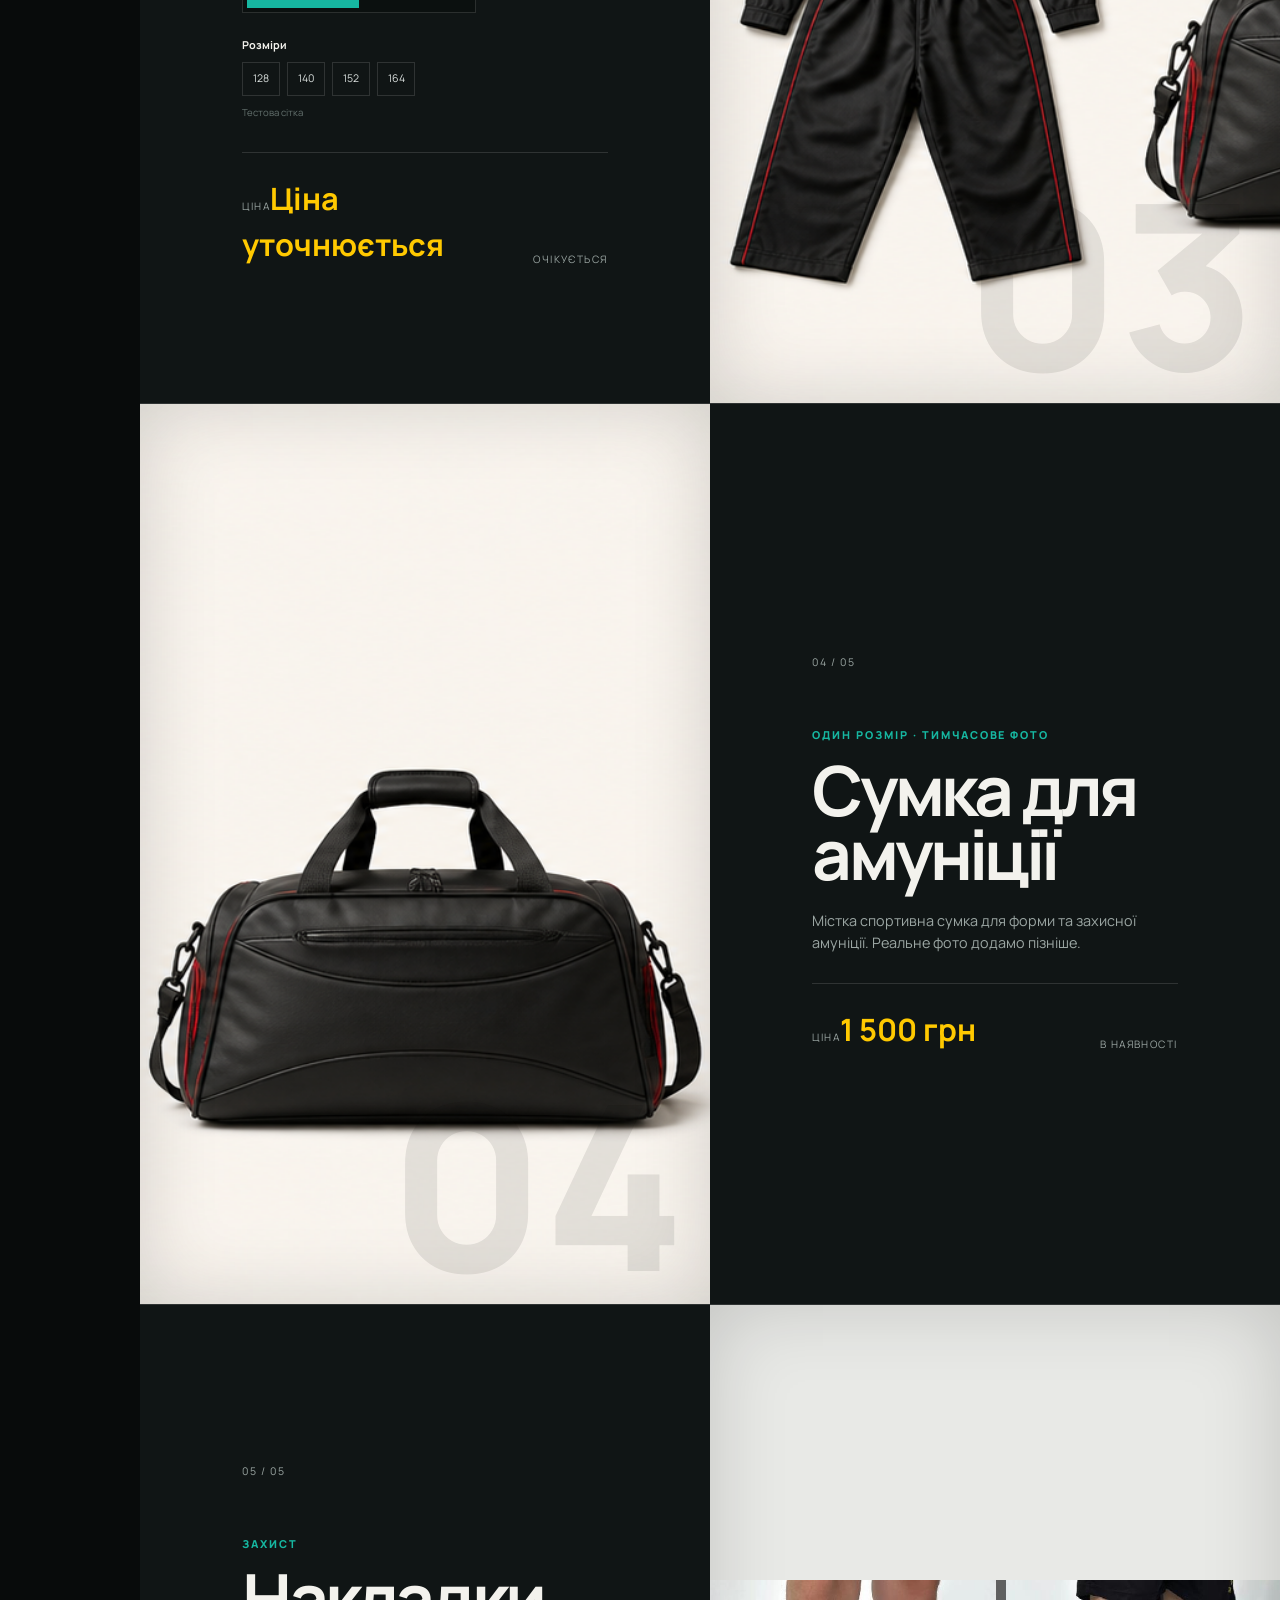
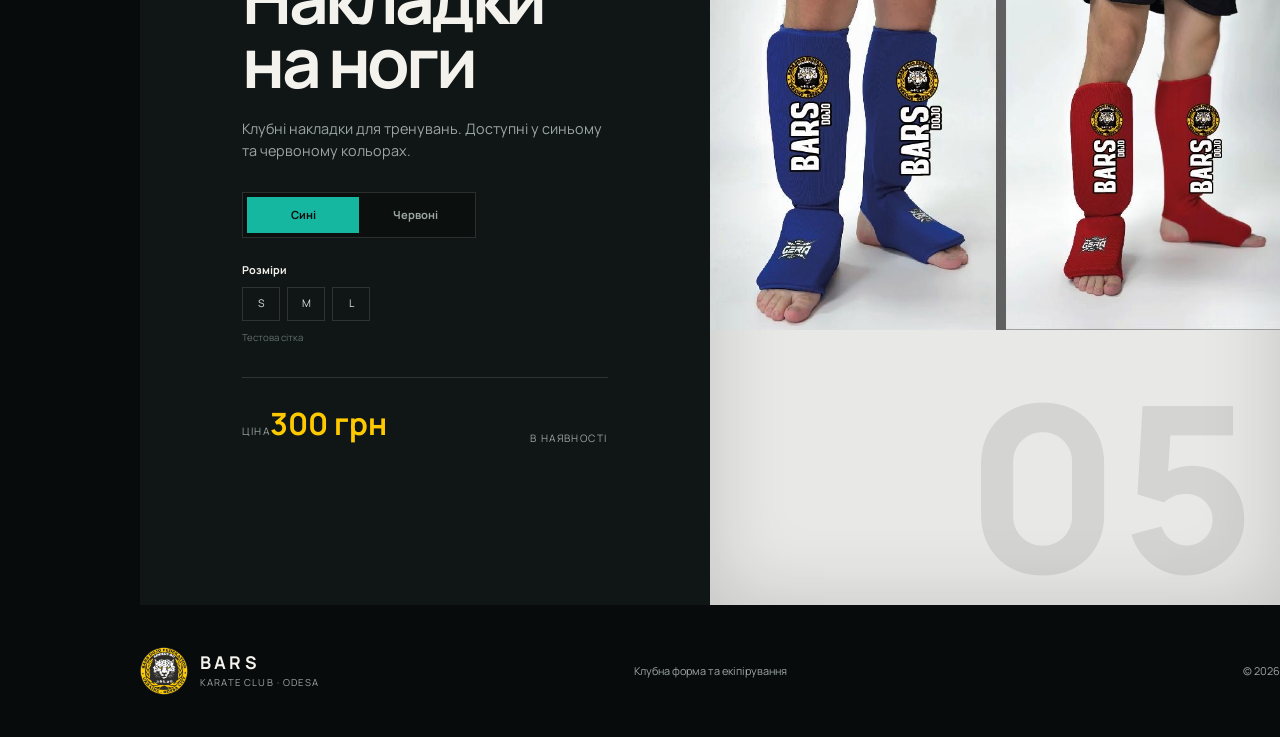
==== commit c7a9cecc: "Додати навігацію каталогом (#1) Додано навігацію між секціями та індикатор прокрутки. За результатам" ====
--- a/index.html
+++ b/index.html
@@ -7,15 +7,21 @@
   <link rel="preconnect" href="https://fonts.googleapis.com"><link rel="preconnect" href="https://fonts.gstatic.com" crossorigin>
   <link href="https://fonts.googleapis.com/css2?family=Manrope:wght@400;500;600;700;800&display=swap" rel="stylesheet">
   <link rel="stylesheet" href="styles.css">
+  <link rel="stylesheet" href="navigation.css">
 </head>
 <body>
   <header class="site-header">
     <a class="brand" href="#top" aria-label="BARS — на початок сторінки"><img src="assets/bars-emblem.jpg" alt="Емблема BARS Dojo Federation Ukraine Odesa Club"><span><strong>BARS</strong><small>Karate Club · Odesa</small></span></a>
-    <nav class="header-nav" aria-label="Головна навігація">
-      <a class="header-link" href="size-guide.html">Розмірна сітка</a>
-      <a class="header-link" href="#collection">Колекція <span aria-hidden="true">↓</span></a>
-    </nav>
+    <a class="header-link" href="#collection">Колекція <span aria-hidden="true">↓</span></a>
   </header>
+  <nav class="catalog-navigation" aria-label="Навігація каталогом">
+    <a href="#tshirt"><span>01</span>Футболка</a>
+    <a href="#tracksuit"><span>02</span>Костюм</a>
+    <a href="#shorts"><span>03</span>Шорти</a>
+    <a href="#bag"><span>04</span>Сумка</a>
+    <a href="#guards"><span>05</span>Накладки</a>
+  </nav>
+  <div class="scroll-progress" aria-hidden="true"><span></span></div>
   <main id="top">
     <section class="hero">
       <div class="hero-copy"><p class="eyebrow">BARS Dojo · Ukraine</p><h1>Форма<br>нашого<br><em>характеру.</em></h1><p>Клубний одяг та екіпірування для тренувань, змагань і перемог.</p><a class="primary-button" href="#collection">Дивитися колекцію</a></div>
@@ -25,6 +31,6 @@
     <section id="collection" class="collection" aria-label="Каталог товарів"></section>
   </main>
   <footer><div class="brand footer-brand"><img src="assets/bars-emblem.jpg" alt=""><span><strong>BARS</strong><small>Karate Club · Odesa</small></span></div><p>Клубна форма та екіпірування</p><p>© <span id="year"></span></p></footer>
-  <script src="products.js"></script><script src="script.js"></script>
+  <script src="products.js"></script><script src="script.js"></script><script src="navigation.js"></script>
 </body>
 </html>
--- a/styles.css
+++ b/styles.css
@@ -10,7 +10,7 @@
 .brand strong,.brand small { display:block; line-height:1; }
 .brand strong { font-size:1.1rem; letter-spacing:.18em; }
 .brand small { margin-top:6px; color:var(--muted); font-size:.6rem; letter-spacing:.12em; text-transform:uppercase; }
-.header-link { color:var(--white); font-size:.75rem; font-weight:700; letter-spacing:.08em; text-decoration:none; text-transform:uppercase; }
+.header-link { display:inline-flex; min-height:44px; align-items:center; color:var(--white); font-size:.75rem; font-weight:700; letter-spacing:.08em; text-decoration:none; text-transform:uppercase; }
 .header-link span { margin-left:10px; color:var(--teal-bright); }
 .header-nav { display:flex; gap:24px; align-items:center; }
 .header-link:hover,.header-link:focus-visible { color:var(--teal-bright); }
--- a/navigation.css
+++ b/navigation.css
@@ -0,0 +1,97 @@
+.catalog-navigation {
+  position: fixed;
+  z-index: 20;
+  top: 50%;
+  left: 20px;
+  display: flex;
+  flex-direction: column;
+  gap: 5px;
+  padding: 8px;
+  background: rgba(8, 11, 11, .82);
+  border: 1px solid var(--line);
+  backdrop-filter: blur(14px);
+  transform: translateY(-50%);
+}
+
+.catalog-navigation a {
+  display: flex;
+  min-width: 112px;
+  padding: 9px 10px;
+  align-items: center;
+  gap: 9px;
+  color: var(--muted);
+  font-size: .64rem;
+  font-weight: 700;
+  letter-spacing: .05em;
+  text-decoration: none;
+  text-transform: uppercase;
+  transition: color .2s ease, background-color .2s ease;
+}
+
+.catalog-navigation a span { color: #64716e; font-size: .55rem; }
+.catalog-navigation a:hover { color: var(--white); }
+.catalog-navigation a[aria-current="location"] { color: var(--black); background: var(--teal-bright); }
+.catalog-navigation a[aria-current="location"] span { color: rgba(8, 11, 11, .65); }
+.catalog-navigation a:focus-visible { outline: 2px solid var(--yellow); outline-offset: 2px; }
+
+.scroll-progress {
+  position: fixed;
+  z-index: 30;
+  top: 0;
+  left: 0;
+  width: 100%;
+  height: 3px;
+  background: rgba(255, 255, 255, .08);
+  pointer-events: none;
+}
+
+.scroll-progress span {
+  display: block;
+  width: 100%;
+  height: 100%;
+  background: var(--yellow);
+  transform: scaleX(0);
+  transform-origin: left;
+}
+
+.product-section { scroll-margin-top: 72px; }
+
+@media (max-width: 1100px) and (min-width: 851px) {
+  .catalog-navigation { left: 10px; }
+  .catalog-navigation a { min-width: 0; }
+  .catalog-navigation a:not([aria-current="location"]) { width: 38px; overflow: hidden; }
+}
+
+@media (max-width: 1750px) and (min-width: 851px) {
+  main,
+  footer { margin-left: 140px; }
+  .site-header {
+    left: calc(50% + 70px);
+    width: min(calc(100% - 204px), 1320px);
+  }
+}
+
+@media (max-width: 850px) {
+  .catalog-navigation {
+    top: auto;
+    bottom: calc(12px + env(safe-area-inset-bottom));
+    left: 50%;
+    width: calc(100% - 24px);
+    max-width: 560px;
+    flex-direction: row;
+    gap: 2px;
+    overflow-x: auto;
+    transform: translateX(-50%);
+    padding-bottom: max(8px, env(safe-area-inset-bottom));
+    scrollbar-width: none;
+  }
+  .catalog-navigation::-webkit-scrollbar { display: none; }
+  .catalog-navigation a { min-width: max-content; flex: 1 0 auto; justify-content: center; padding: 10px 12px; }
+  .product-section { scroll-margin-top: 0; }
+  body { padding-bottom: calc(76px + env(safe-area-inset-bottom)); }
+  footer { padding-bottom: 32px; }
+}
+
+@media (prefers-reduced-motion: reduce) {
+  .catalog-navigation a { transition: none; }
+}
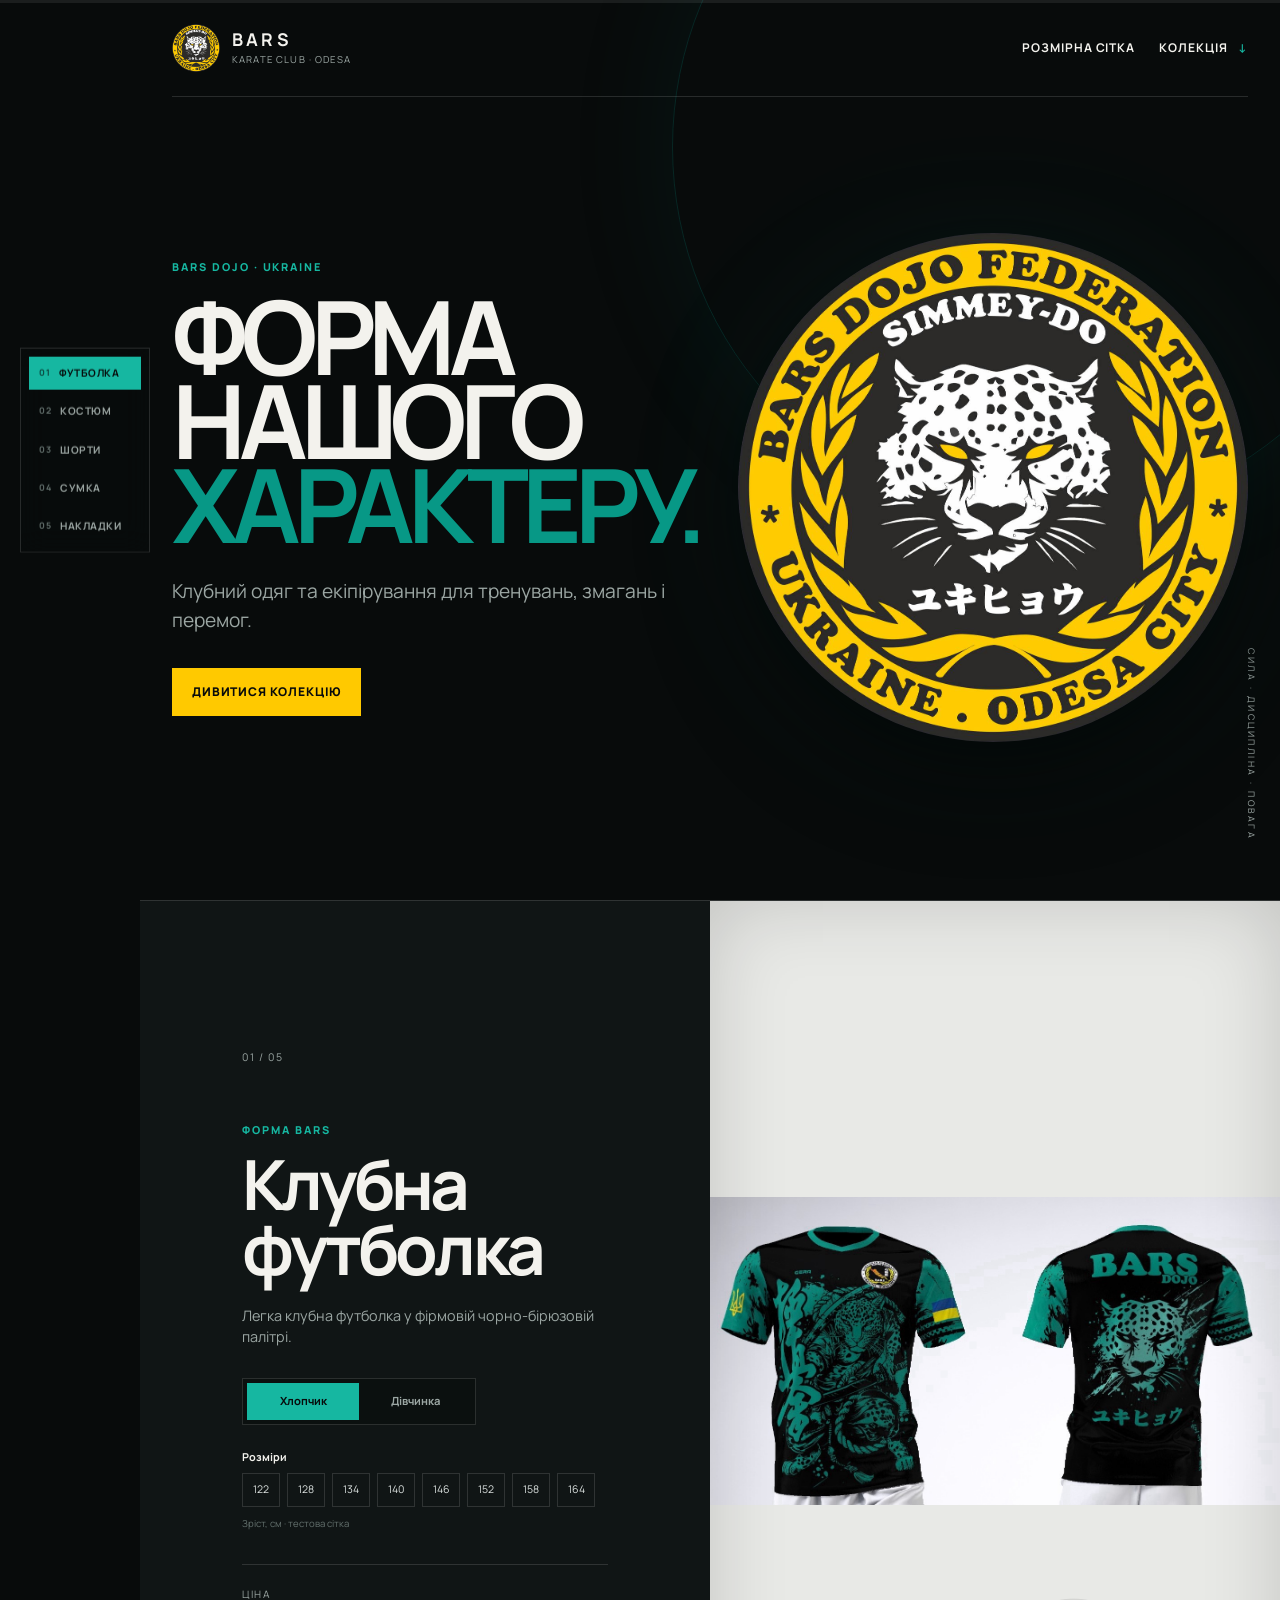
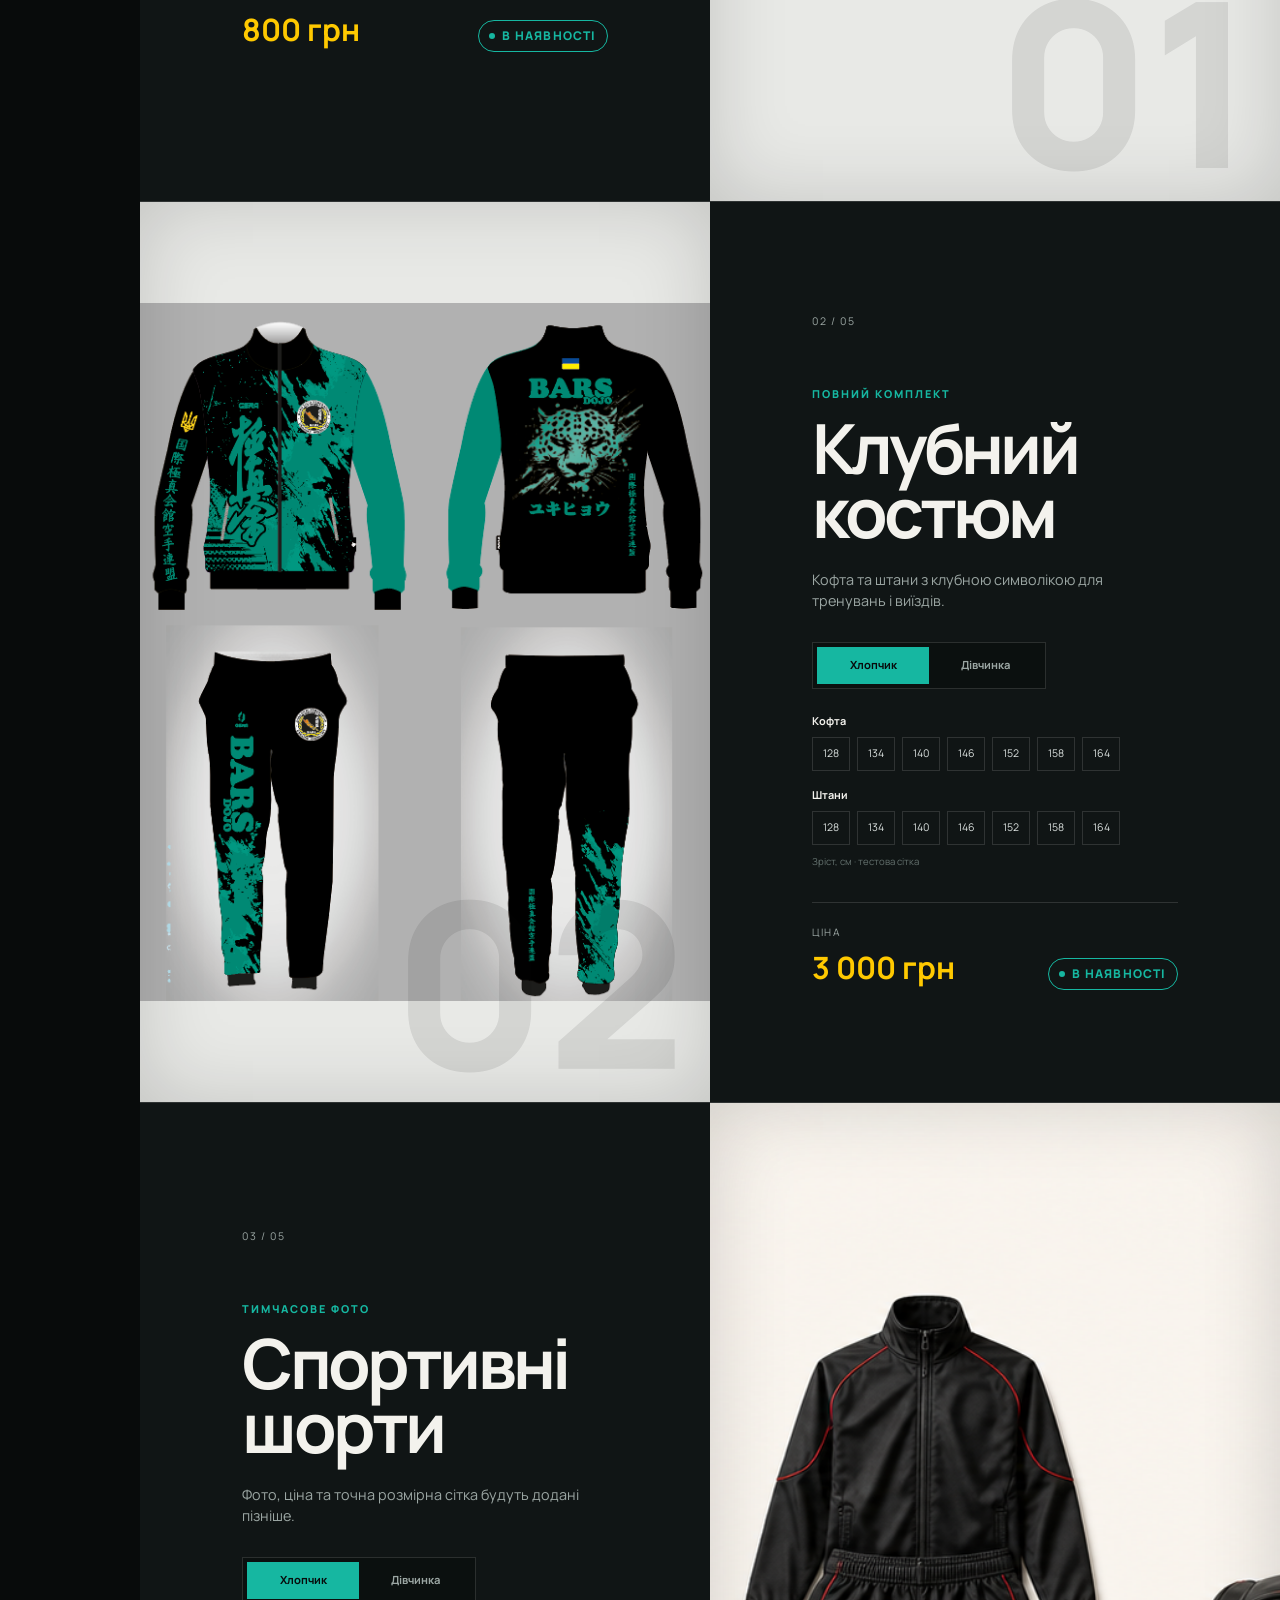
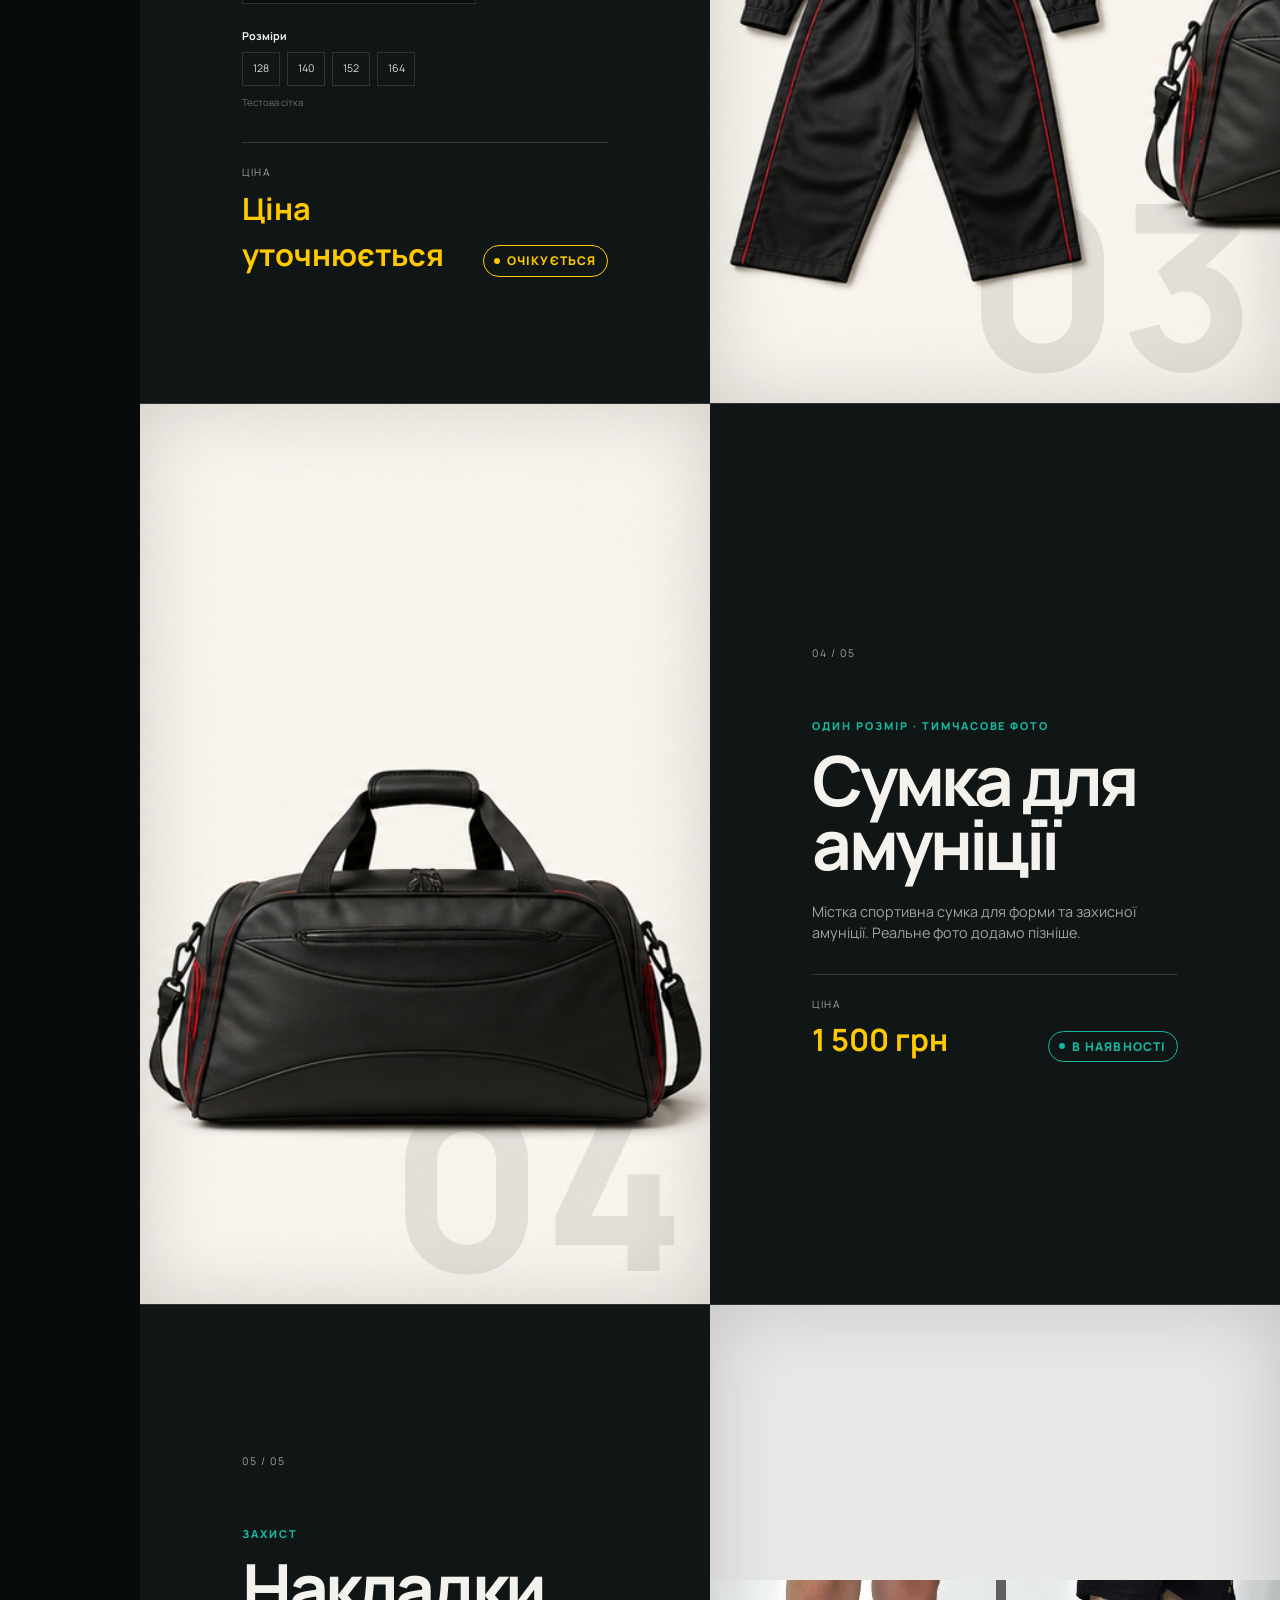
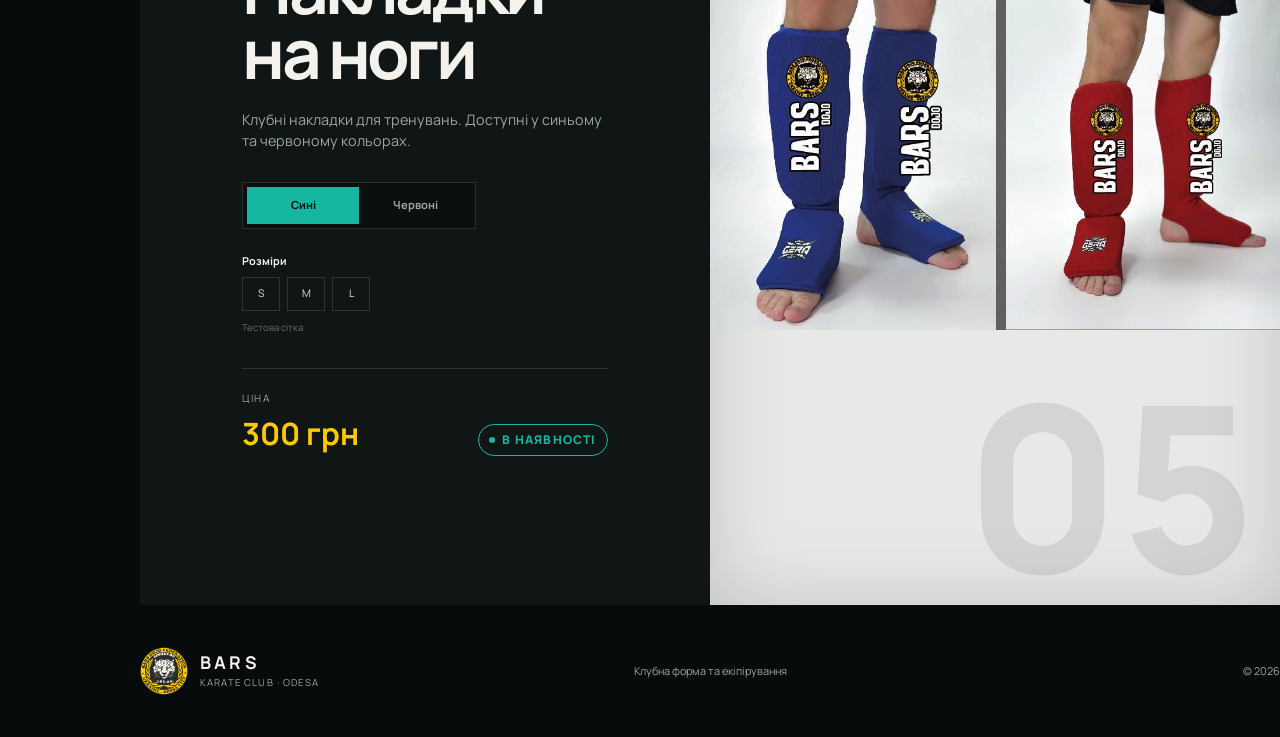
==== commit 3944827d: "Додати адаптивну розмірну сітку (#3) Додано окрему сторінку розмірної сітки. За результатами трьох н" ====
--- a/index.html
+++ b/index.html
@@ -12,7 +12,10 @@
 <body>
   <header class="site-header">
     <a class="brand" href="#top" aria-label="BARS — на початок сторінки"><img src="assets/bars-emblem.jpg" alt="Емблема BARS Dojo Federation Ukraine Odesa Club"><span><strong>BARS</strong><small>Karate Club · Odesa</small></span></a>
-    <a class="header-link" href="#collection">Колекція <span aria-hidden="true">↓</span></a>
+    <nav class="header-nav" aria-label="Головна навігація">
+      <a class="header-link" href="size-guide.html">Розмірна сітка</a>
+      <a class="header-link" href="#collection">Колекція <span aria-hidden="true">↓</span></a>
+    </nav>
   </header>
   <nav class="catalog-navigation" aria-label="Навігація каталогом">
     <a href="#tshirt"><span>01</span>Футболка</a>
--- a/styles.css
+++ b/styles.css
@@ -44,9 +44,15 @@
 .size-list { display:flex; flex-wrap:wrap; gap:7px; }
 .size-list span { display:grid; min-width:38px; height:34px; padding:0 7px; place-items:center; border:1px solid var(--line); color:#dbe1df; font-size:.66rem; }
 .sizes-panel small { display:block; margin-top:10px; color:#64716e; font-size:.6rem; }
-.price-row { display:flex; max-width:520px; padding-top:22px; align-items:end; justify-content:space-between; border-top:1px solid var(--line); }
-.price-row span { color:var(--muted); font-size:.64rem; letter-spacing:.14em; text-transform:uppercase; }
-.price-row strong { color:var(--yellow); font-size:clamp(1.5rem,2.4vw,2.1rem); }
+.price-row { display:flex; max-width:520px; gap:20px; padding-top:22px; align-items:end; justify-content:space-between; border-top:1px solid var(--line); }
+.price-copy { display:flex; flex-direction:column; gap:4px; }
+.price-copy span { color:var(--muted); font-size:.64rem; letter-spacing:.14em; text-transform:uppercase; }
+.price-copy strong { color:var(--yellow); font-size:clamp(1.5rem,2.4vw,2.1rem); }
+.availability { display:inline-flex; padding:7px 10px; align-items:center; border:1px solid currentColor; border-radius:999px; font-size:.75rem; font-weight:800; letter-spacing:.1em; line-height:1.3; text-transform:uppercase; }
+.availability::before { width:6px; height:6px; margin-right:7px; background:currentColor; border-radius:50%; content:""; }
+.availability-available { color:var(--teal-bright); }
+.availability-soon { color:var(--yellow); }
+.availability-unknown { color:var(--muted); }
 .product-visual { position:relative; min-height:100%; margin:0; overflow:hidden; background:#e8e9e6; }
 .image-left .product-visual { order:1; }
 .product-visual::after { content:""; position:absolute; inset:0; box-shadow:inset 0 0 80px rgba(0,0,0,.16); pointer-events:none; }
@@ -79,6 +85,7 @@
   h2 { font-size:clamp(2.8rem,14vw,4.2rem); }
   .variant-control { width:100%; }
   .variant-button { min-width:0; flex:1; }
+  .price-row { align-items:flex-start; flex-direction:column; }
   .product-visual,.product-visual img { min-height:54svh; }
 }
 @media (prefers-reduced-motion:reduce) { html { scroll-behavior:auto; } }
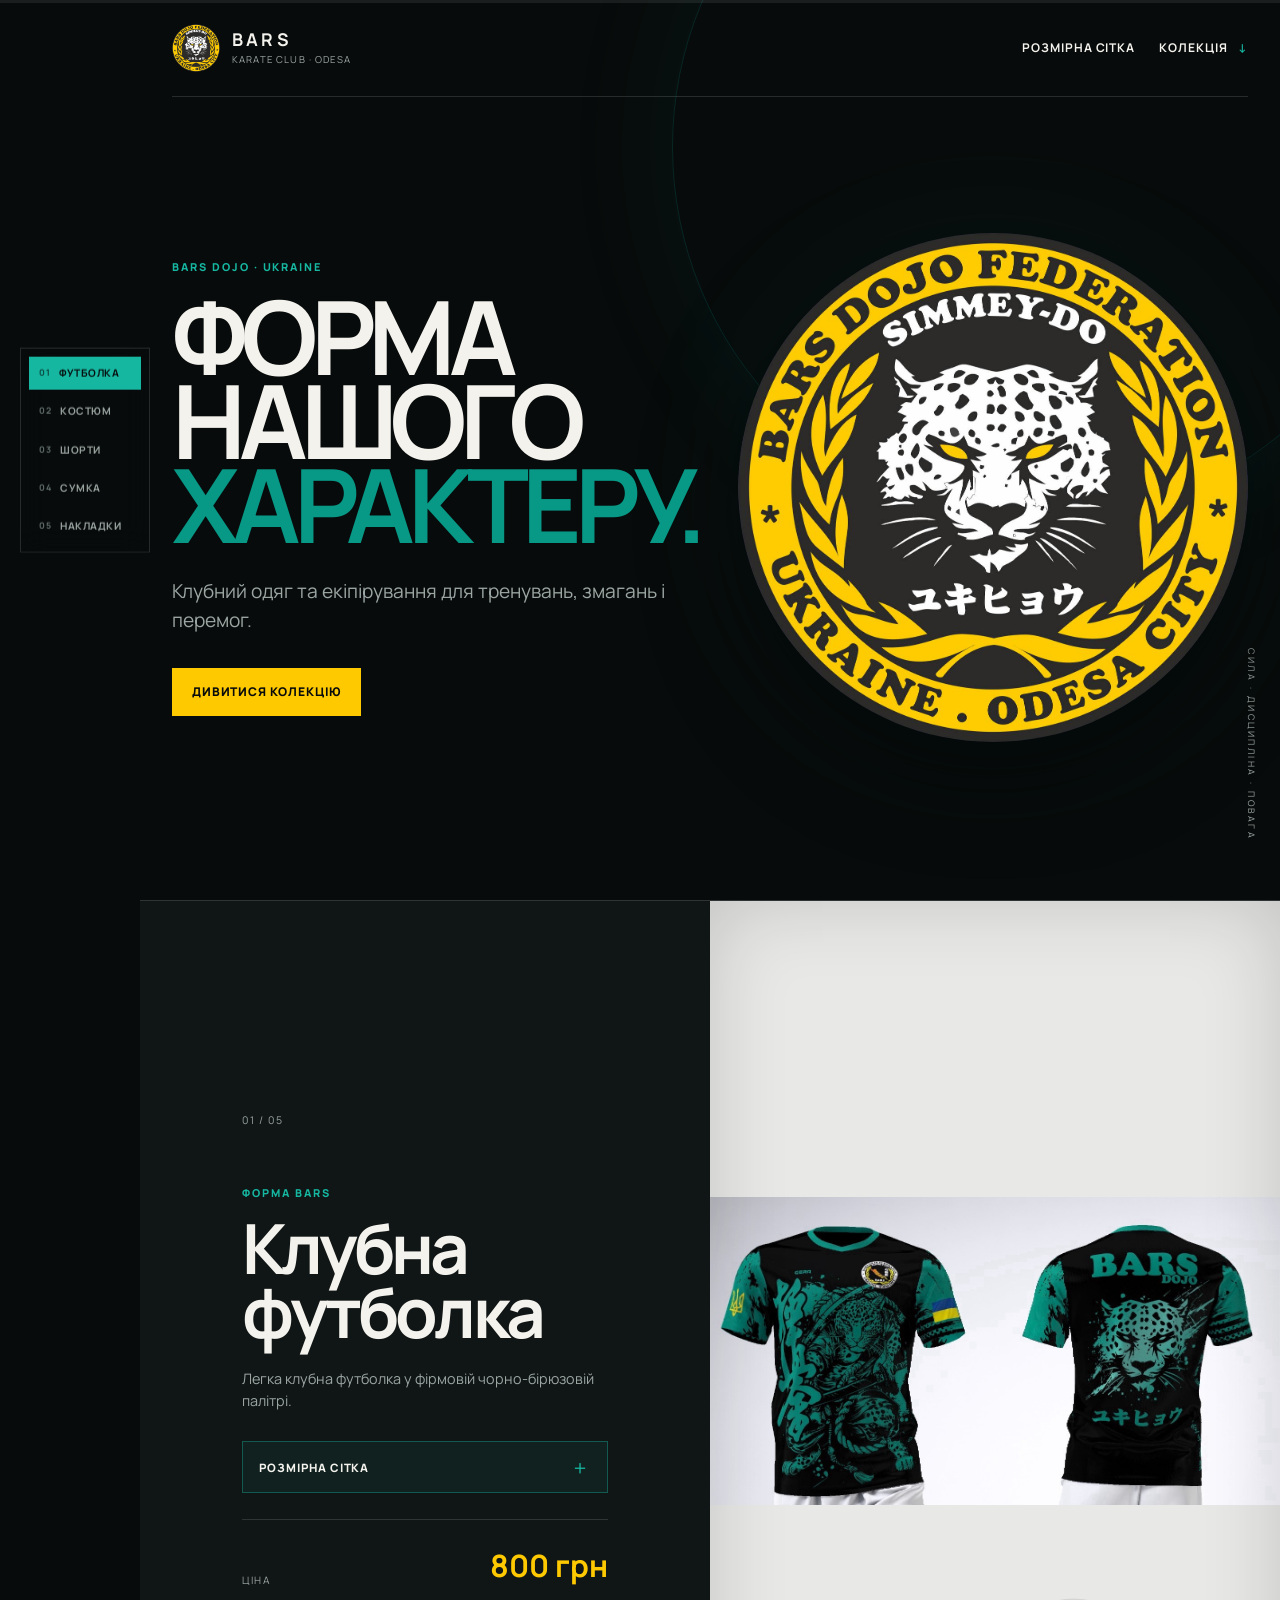
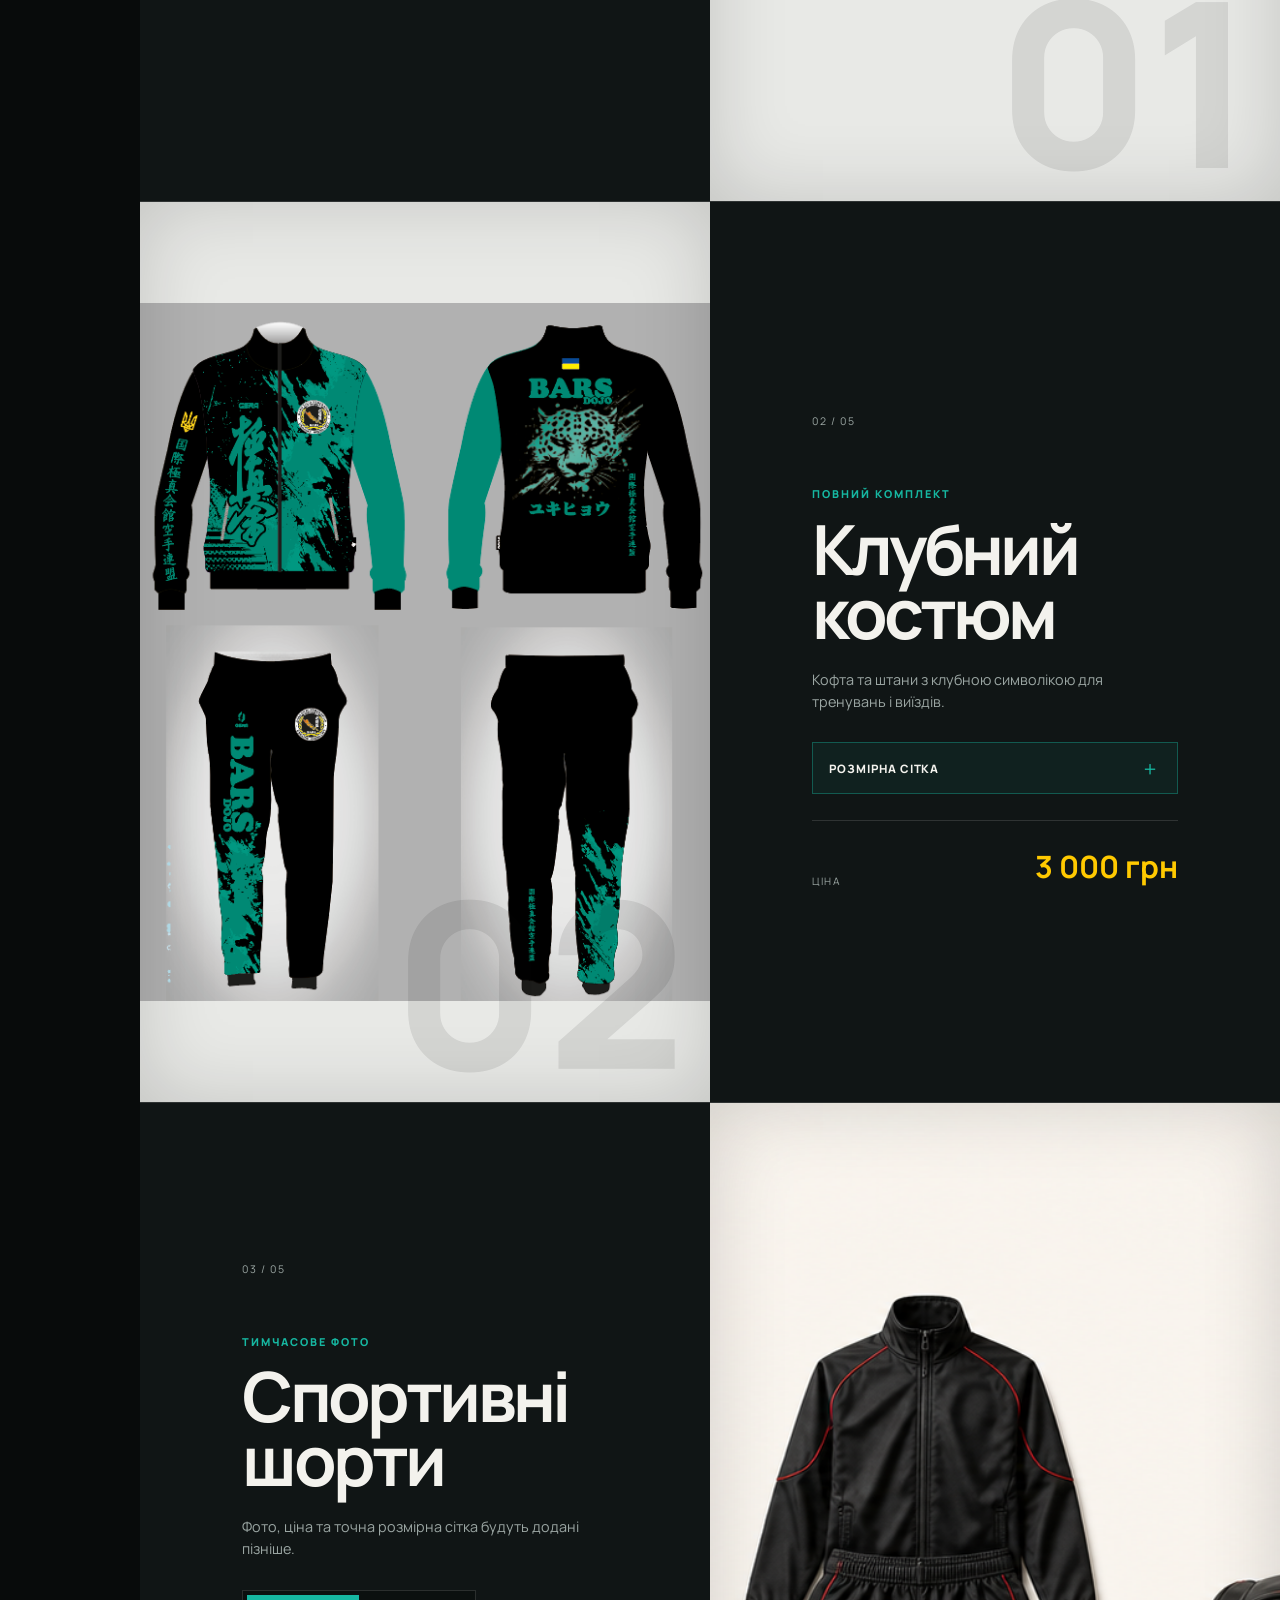
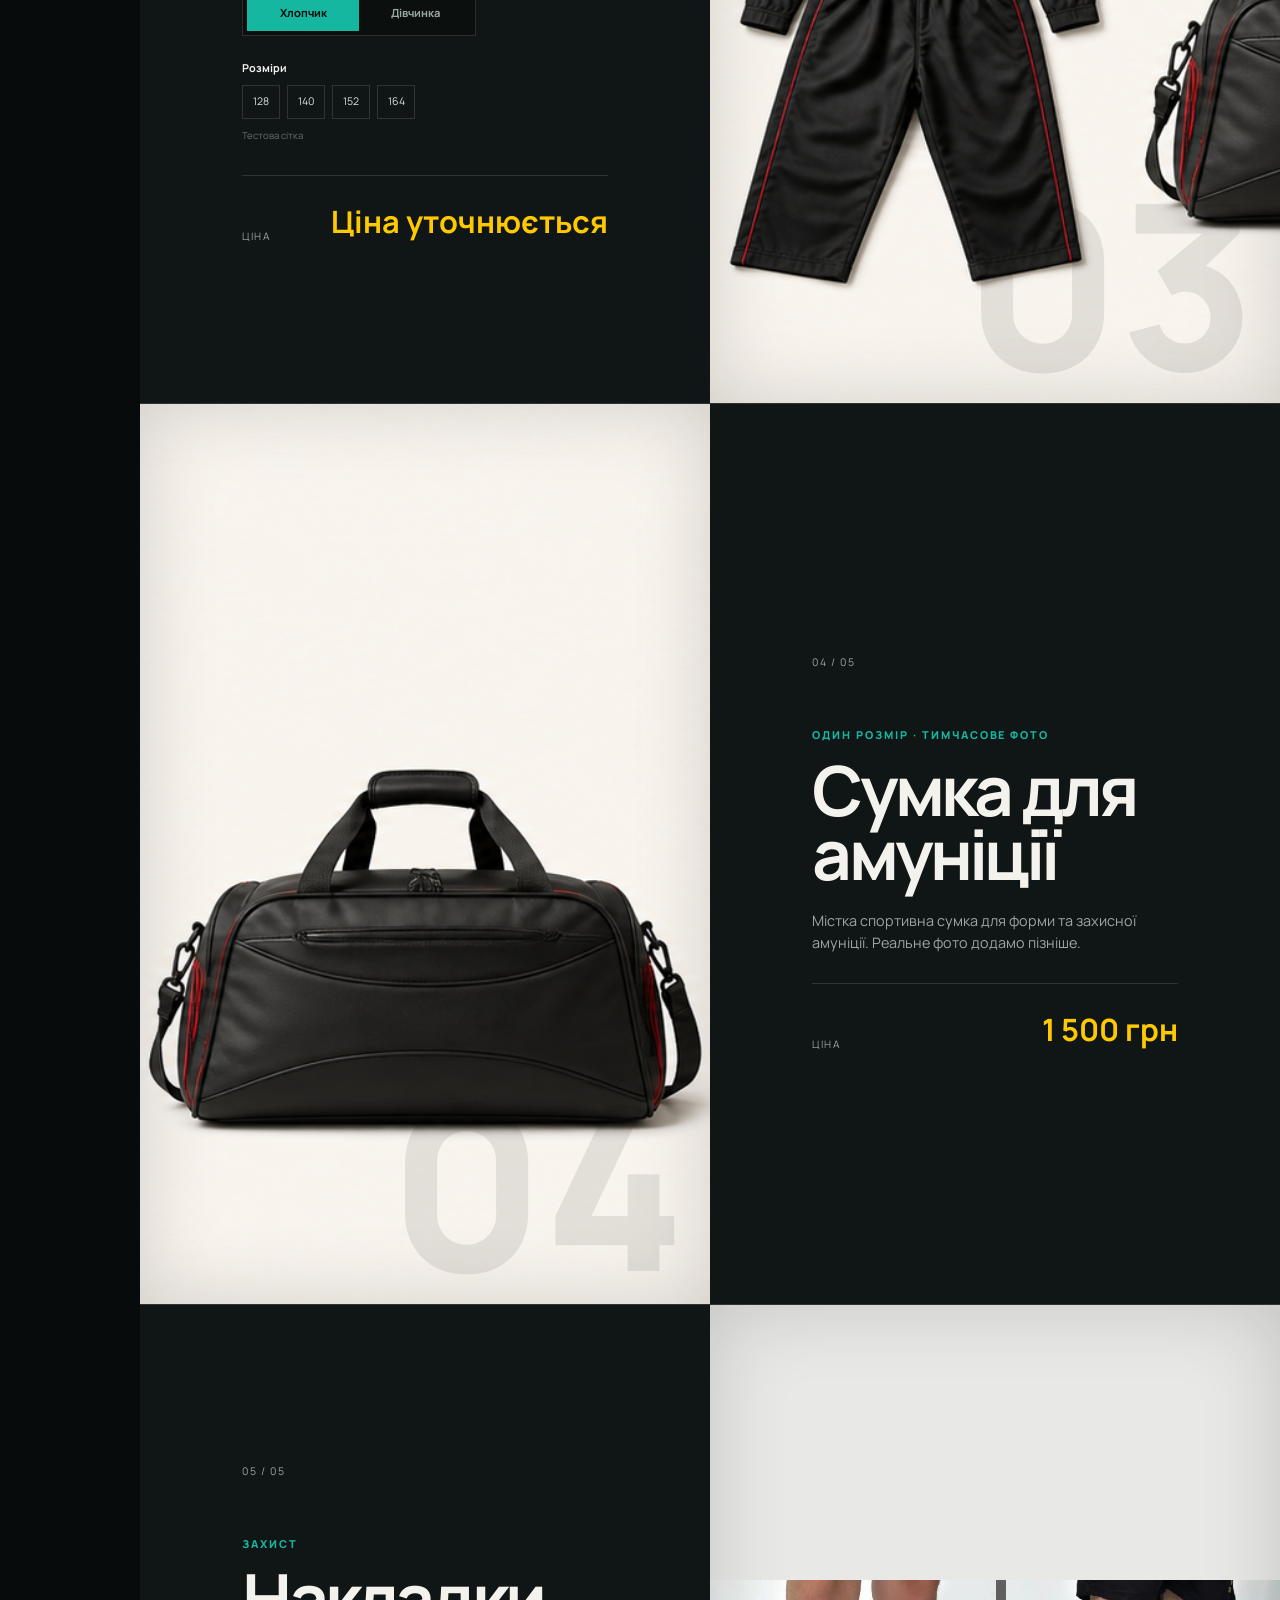
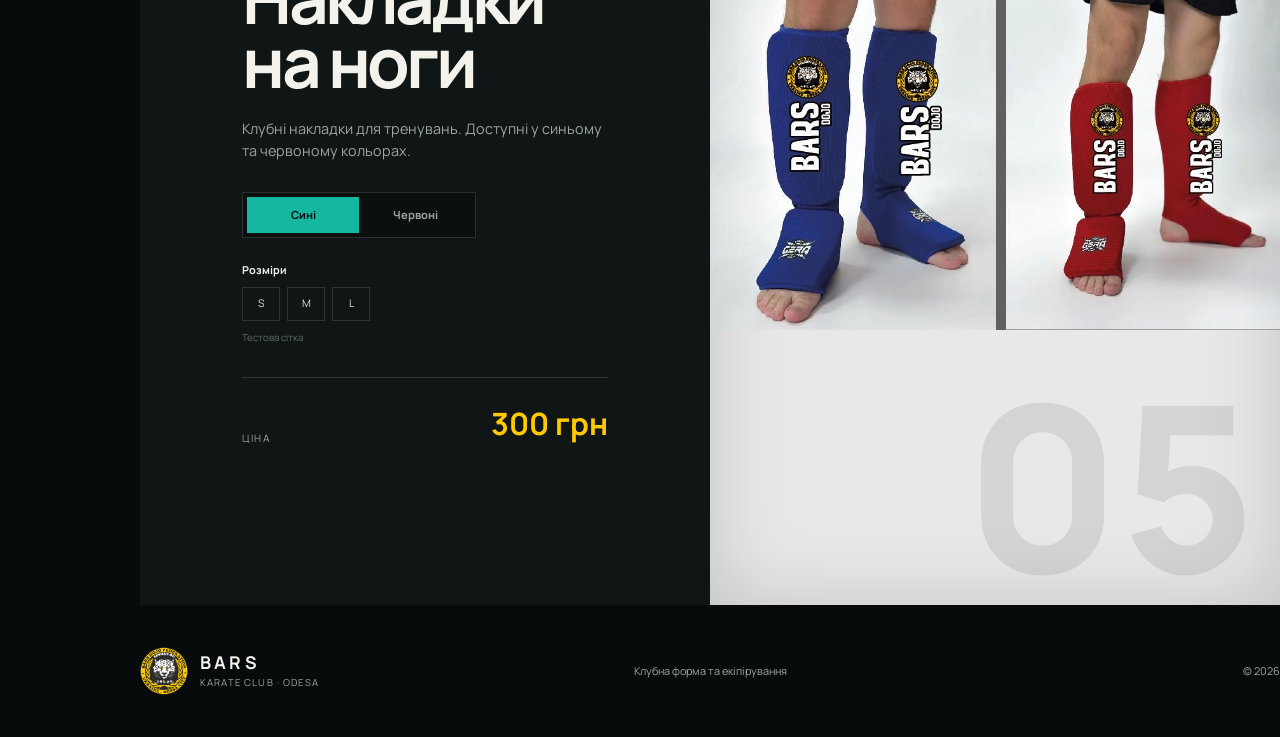
==== commit 7b126097: "Додати мобільні розмірні таблиці" ====
--- a/index.html
+++ b/index.html
@@ -8,12 +8,13 @@
   <link href="https://fonts.googleapis.com/css2?family=Manrope:wght@400;500;600;700;800&display=swap" rel="stylesheet">
   <link rel="stylesheet" href="styles.css">
   <link rel="stylesheet" href="navigation.css">
+  <link rel="stylesheet" href="size-modal.css">
 </head>
 <body>
   <header class="site-header">
     <a class="brand" href="#top" aria-label="BARS — на початок сторінки"><img src="assets/bars-emblem.jpg" alt="Емблема BARS Dojo Federation Ukraine Odesa Club"><span><strong>BARS</strong><small>Karate Club · Odesa</small></span></a>
     <nav class="header-nav" aria-label="Головна навігація">
-      <a class="header-link" href="size-guide.html">Розмірна сітка</a>
+      <a class="header-link" href="#tshirt">Розмірна сітка</a>
       <a class="header-link" href="#collection">Колекція <span aria-hidden="true">↓</span></a>
     </nav>
   </header>
@@ -34,6 +35,13 @@
     <section id="collection" class="collection" aria-label="Каталог товарів"></section>
   </main>
   <footer><div class="brand footer-brand"><img src="assets/bars-emblem.jpg" alt=""><span><strong>BARS</strong><small>Karate Club · Odesa</small></span></div><p>Клубна форма та екіпірування</p><p>© <span id="year"></span></p></footer>
-  <script src="products.js"></script><script src="script.js"></script><script src="navigation.js"></script>
+  <dialog class="size-dialog" id="size-dialog" aria-labelledby="size-dialog-title">
+    <div class="dialog-handle" aria-hidden="true"></div>
+    <header><div><p>Розміри у сантиметрах</p><h2 id="size-dialog-title"></h2></div><button type="button" class="dialog-close" aria-label="Закрити розмірну сітку">×</button></header>
+    <div class="chart-tabs" id="chart-tabs" role="tablist" aria-label="Оберіть таблицю"></div>
+    <div id="chart-content"></div>
+    <p class="chart-note">Вимірюйте схожий одяг у розкладеному вигляді. Через особливості виробництва можливе відхилення ±1,5 см.</p>
+  </dialog>
+  <script src="products.js"></script><script src="sizes.js"></script><script src="script.js"></script><script src="size-modal.js"></script><script src="navigation.js"></script>
 </body>
 </html>
--- a/styles.css
+++ b/styles.css
@@ -44,15 +44,9 @@
 .size-list { display:flex; flex-wrap:wrap; gap:7px; }
 .size-list span { display:grid; min-width:38px; height:34px; padding:0 7px; place-items:center; border:1px solid var(--line); color:#dbe1df; font-size:.66rem; }
 .sizes-panel small { display:block; margin-top:10px; color:#64716e; font-size:.6rem; }
-.price-row { display:flex; max-width:520px; gap:20px; padding-top:22px; align-items:end; justify-content:space-between; border-top:1px solid var(--line); }
-.price-copy { display:flex; flex-direction:column; gap:4px; }
-.price-copy span { color:var(--muted); font-size:.64rem; letter-spacing:.14em; text-transform:uppercase; }
-.price-copy strong { color:var(--yellow); font-size:clamp(1.5rem,2.4vw,2.1rem); }
-.availability { display:inline-flex; padding:7px 10px; align-items:center; border:1px solid currentColor; border-radius:999px; font-size:.75rem; font-weight:800; letter-spacing:.1em; line-height:1.3; text-transform:uppercase; }
-.availability::before { width:6px; height:6px; margin-right:7px; background:currentColor; border-radius:50%; content:""; }
-.availability-available { color:var(--teal-bright); }
-.availability-soon { color:var(--yellow); }
-.availability-unknown { color:var(--muted); }
+.price-row { display:flex; max-width:520px; padding-top:22px; align-items:end; justify-content:space-between; border-top:1px solid var(--line); }
+.price-row span { color:var(--muted); font-size:.64rem; letter-spacing:.14em; text-transform:uppercase; }
+.price-row strong { color:var(--yellow); font-size:clamp(1.5rem,2.4vw,2.1rem); }
 .product-visual { position:relative; min-height:100%; margin:0; overflow:hidden; background:#e8e9e6; }
 .image-left .product-visual { order:1; }
 .product-visual::after { content:""; position:absolute; inset:0; box-shadow:inset 0 0 80px rgba(0,0,0,.16); pointer-events:none; }
@@ -85,7 +79,6 @@
   h2 { font-size:clamp(2.8rem,14vw,4.2rem); }
   .variant-control { width:100%; }
   .variant-button { min-width:0; flex:1; }
-  .price-row { align-items:flex-start; flex-direction:column; }
   .product-visual,.product-visual img { min-height:54svh; }
 }
 @media (prefers-reduced-motion:reduce) { html { scroll-behavior:auto; } }
--- a/size-modal.css
+++ b/size-modal.css
@@ -0,0 +1,25 @@
+.size-chart-button { display:flex; width:100%; max-width:520px; min-height:52px; margin:0 0 26px; padding:0 16px; align-items:center; justify-content:space-between; color:var(--white); background:rgba(22,183,161,.07); border:1px solid rgba(22,183,161,.38); cursor:pointer; font:inherit; font-size:.72rem; font-weight:800; letter-spacing:.08em; text-transform:uppercase; }
+.size-chart-button b { color:var(--teal-bright); font-size:1.25rem; font-weight:400; }
+.size-chart-button:hover,.size-chart-button:focus-visible { background:var(--teal); color:var(--black); }
+.size-chart-button:hover b,.size-chart-button:focus-visible b { color:var(--black); }
+.size-dialog { width:min(760px,calc(100% - 24px)); max-height:min(88svh,900px); margin:auto auto 0; padding:0 22px 28px; overflow-y:auto; color:var(--white); background:#101615; border:1px solid var(--line); border-radius:20px 20px 0 0; box-shadow:0 -20px 80px rgba(0,0,0,.55); }
+.size-dialog::backdrop { background:rgba(0,0,0,.72); backdrop-filter:blur(4px); }
+.dialog-open { overflow:hidden; }
+.dialog-handle { width:46px; height:4px; margin:10px auto 18px; background:#52605d; border-radius:10px; }
+.size-dialog header { position:sticky; z-index:2; top:0; display:flex; margin:0 -22px; padding:8px 22px 18px; align-items:start; justify-content:space-between; background:#101615; border-bottom:1px solid var(--line); }
+.size-dialog header p { margin:0 0 5px; color:var(--teal-bright); font-size:.58rem; font-weight:800; letter-spacing:.12em; text-transform:uppercase; }
+.size-dialog h2 { margin:0; font-size:clamp(1.8rem,7vw,2.8rem); line-height:1; letter-spacing:-.04em; }
+.dialog-close { display:grid; width:44px; height:44px; flex:0 0 auto; place-items:center; color:var(--white); background:#202927; border:0; border-radius:50%; cursor:pointer; font-size:1.7rem; line-height:1; }
+.chart-tabs { display:flex; gap:7px; margin:20px 0 16px; overflow-x:auto; scrollbar-width:none; }
+.chart-tabs::-webkit-scrollbar { display:none; }
+.chart-tabs button { min-height:44px; padding:0 14px; flex:0 0 auto; color:var(--muted); background:transparent; border:1px solid var(--line); cursor:pointer; font:inherit; font-size:.68rem; font-weight:700; }
+.chart-tabs button.active { color:var(--black); background:var(--teal-bright); border-color:var(--teal-bright); }
+.mobile-table { overflow-x:auto; border:1px solid var(--line); scrollbar-color:var(--teal) #1a2220; }
+.mobile-table table { width:100%; border-collapse:collapse; font-size:.74rem; }
+.mobile-table th,.mobile-table td { min-width:82px; padding:12px 10px; text-align:center; white-space:nowrap; border-right:1px solid var(--line); border-bottom:1px solid var(--line); }
+.mobile-table th:first-child { position:sticky; z-index:1; left:0; min-width:72px; color:var(--yellow); background:#18201e; }
+.mobile-table thead th { position:sticky; top:0; color:var(--muted); background:#18201e; font-size:.57rem; letter-spacing:.05em; text-transform:uppercase; }
+.mobile-table thead th:first-child { z-index:2; }
+.chart-note { margin:16px 0 0; color:#7f8b88; font-size:.66rem; }
+@media (min-width:851px) { .size-dialog { margin:auto; border-radius:16px; } }
+@media (max-width:520px) { .size-dialog { width:100%; max-height:91svh; border-inline:0; } .mobile-table th,.mobile-table td { padding:11px 8px; } }
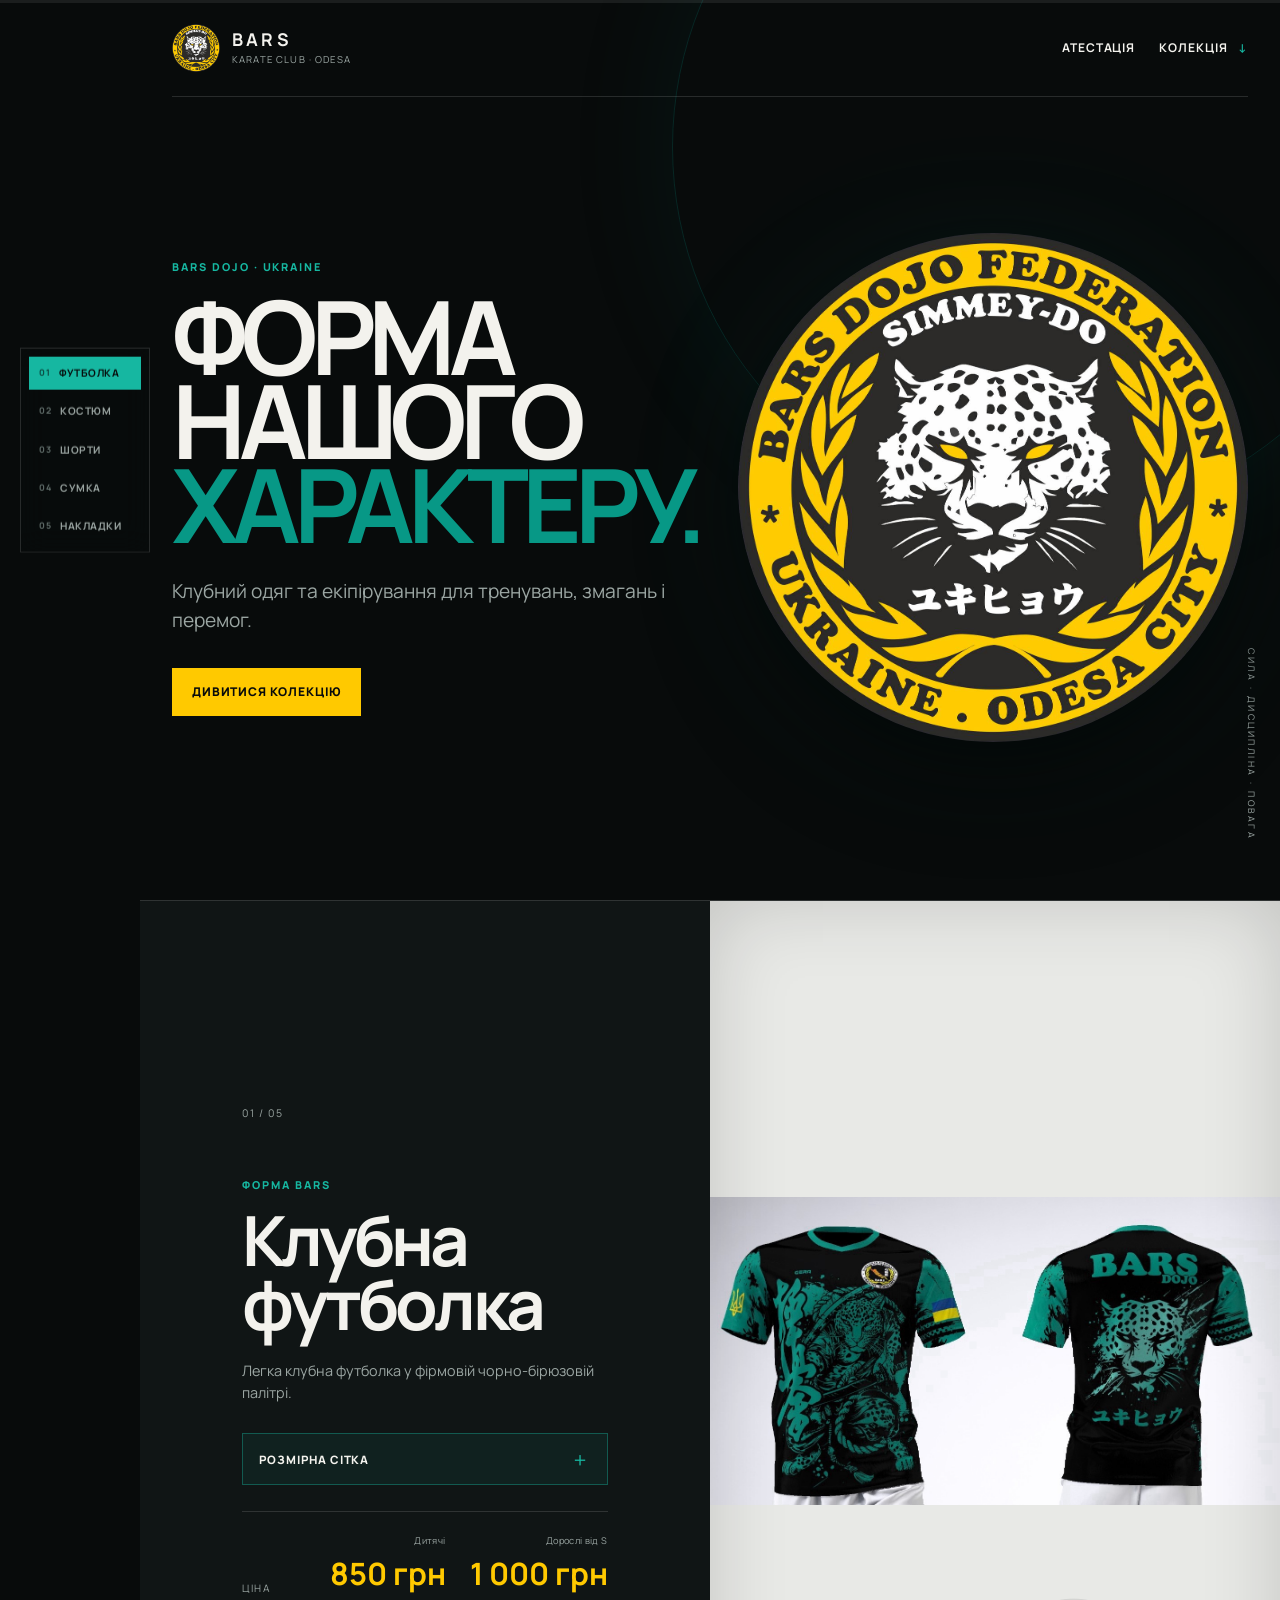
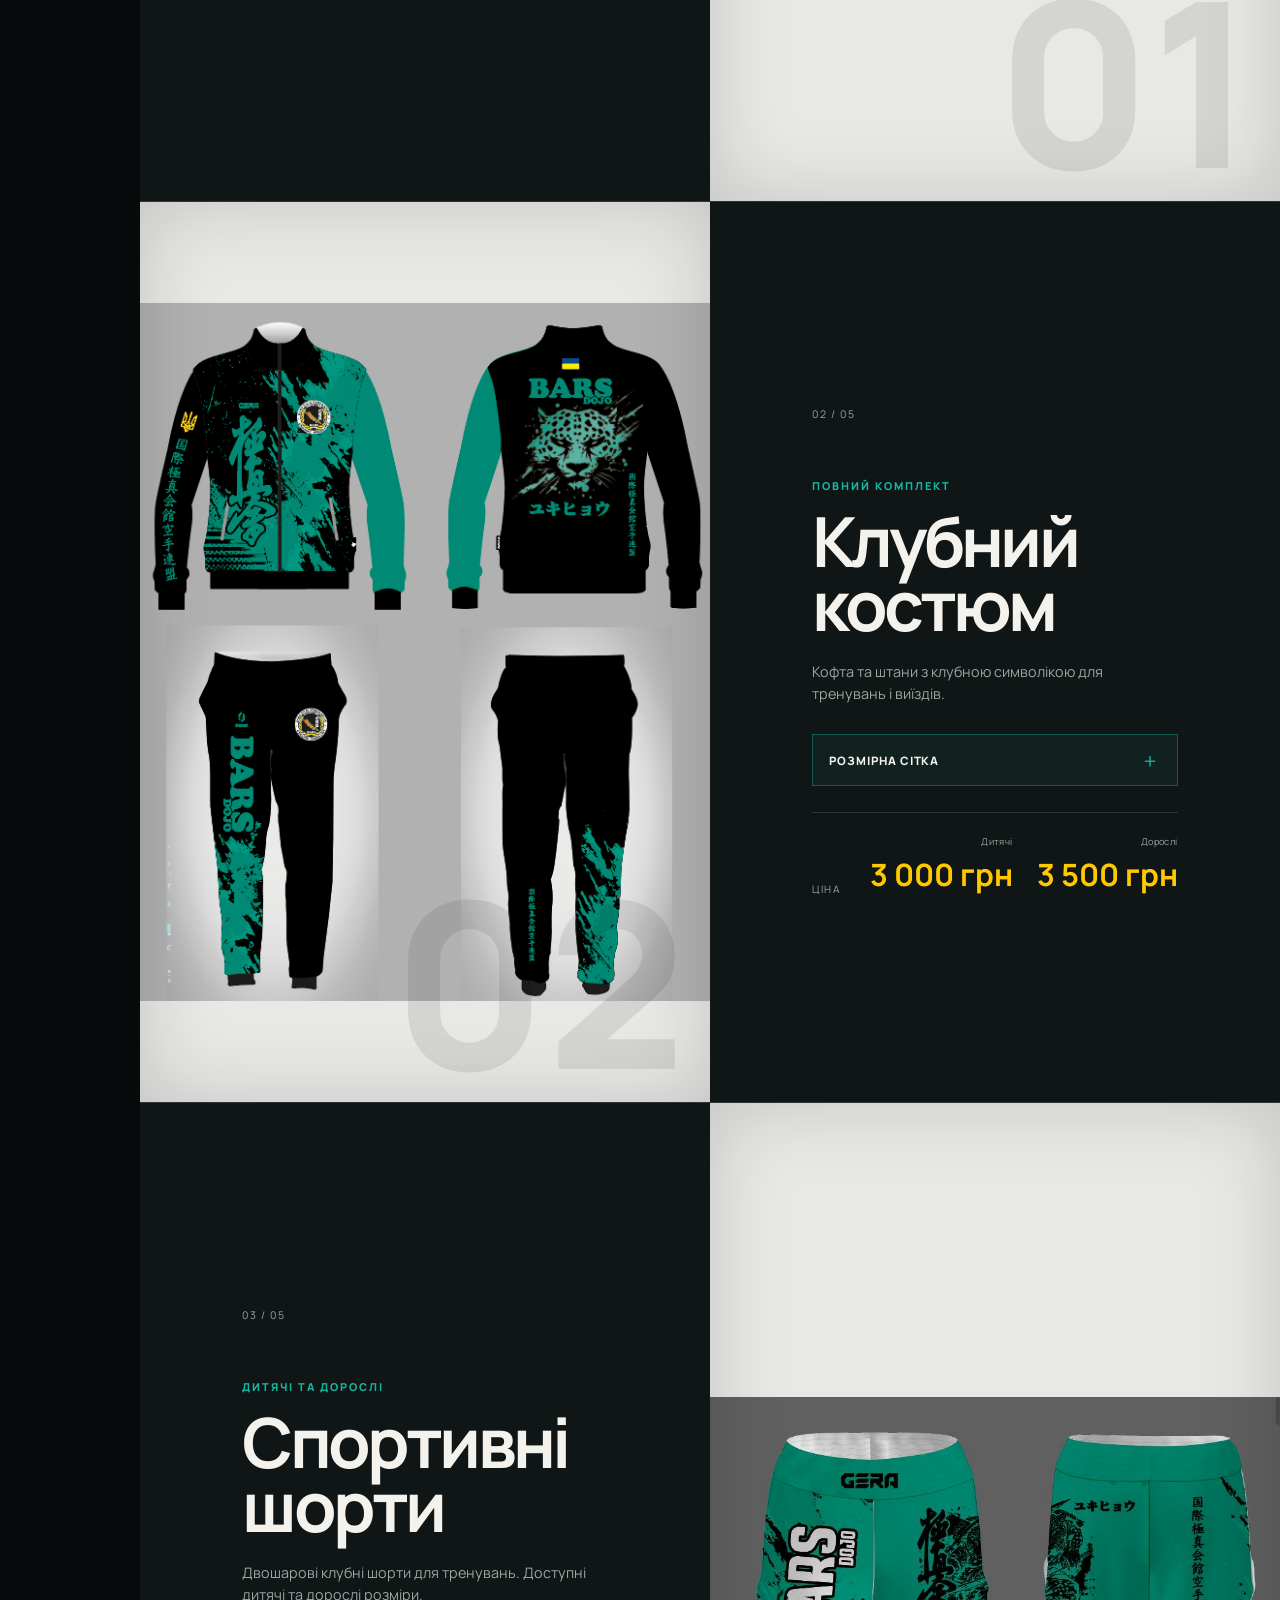
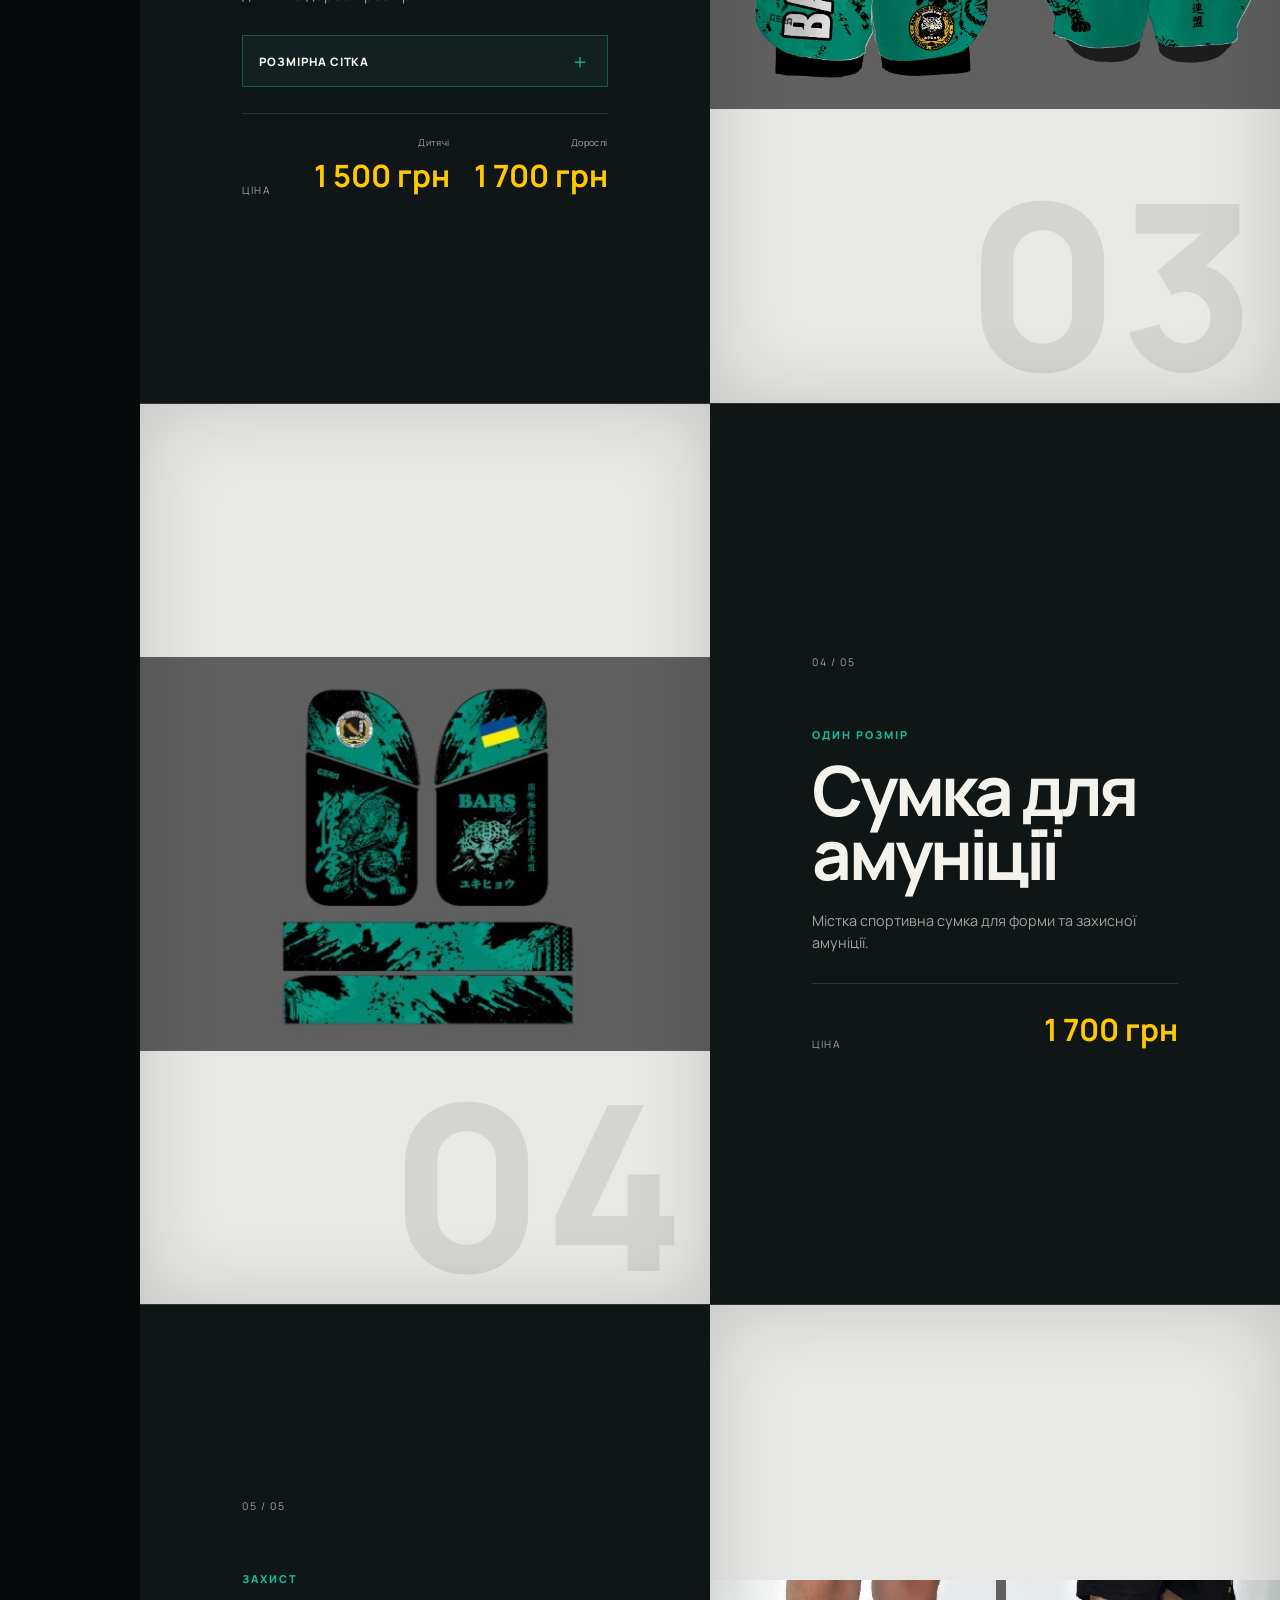
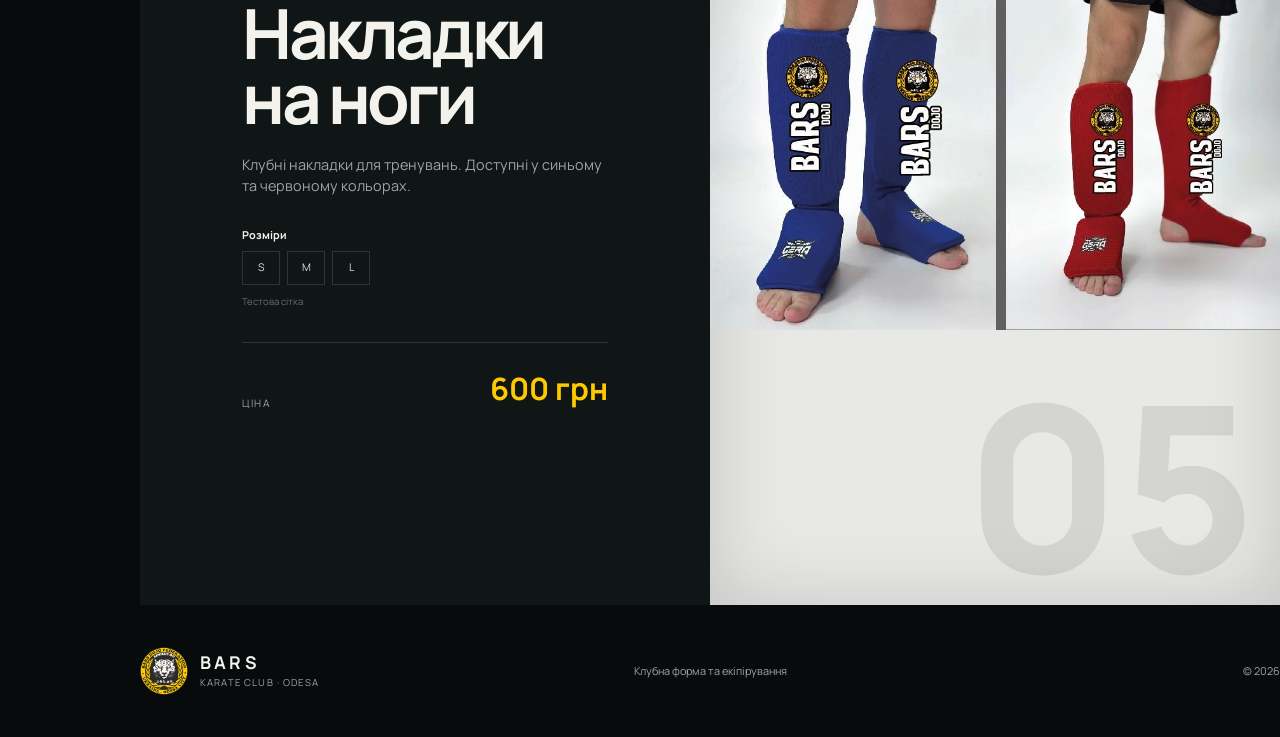
==== commit c0940736: "Додати сторінку атестаційної програми" ====
--- a/index.html
+++ b/index.html
@@ -14,7 +14,7 @@
   <header class="site-header">
     <a class="brand" href="#top" aria-label="BARS — на початок сторінки"><img src="assets/bars-emblem.jpg" alt="Емблема BARS Dojo Federation Ukraine Odesa Club"><span><strong>BARS</strong><small>Karate Club · Odesa</small></span></a>
     <nav class="header-nav" aria-label="Головна навігація">
-      <a class="header-link" href="#tshirt">Розмірна сітка</a>
+      <a class="header-link" href="attestation.html">Атестація</a>
       <a class="header-link" href="#collection">Колекція <span aria-hidden="true">↓</span></a>
     </nav>
   </header>
--- a/styles.css
+++ b/styles.css
@@ -47,11 +47,15 @@
 .price-row { display:flex; max-width:520px; padding-top:22px; align-items:end; justify-content:space-between; border-top:1px solid var(--line); }
 .price-row span { color:var(--muted); font-size:.64rem; letter-spacing:.14em; text-transform:uppercase; }
 .price-row strong { color:var(--yellow); font-size:clamp(1.5rem,2.4vw,2.1rem); }
+.price-options { display:flex; gap:24px; align-items:end; justify-content:flex-end; }
+.price-row .price-option { display:flex; flex-direction:column; align-items:flex-end; letter-spacing:normal; text-transform:none; }
+.price-option small { margin-bottom:2px; color:var(--muted); font-size:.58rem; letter-spacing:.04em; white-space:nowrap; }
+.price-option strong { white-space:nowrap; }
 .product-visual { position:relative; min-height:100%; margin:0; overflow:hidden; background:#e8e9e6; }
 .image-left .product-visual { order:1; }
 .product-visual::after { content:""; position:absolute; inset:0; box-shadow:inset 0 0 80px rgba(0,0,0,.16); pointer-events:none; }
 .product-visual img { width:100%; height:100%; min-height:100svh; object-fit:contain; }
-#shorts .product-visual img,#bag .product-visual img { object-fit:cover; }
+#shorts .product-visual img,#bag .product-visual img { object-fit:contain; }
 .product-visual>span { position:absolute; right:24px; bottom:6px; color:rgba(8,11,11,.09); font-size:clamp(8rem,18vw,18rem); font-weight:800; line-height:1; }
 footer { display:grid; grid-template-columns:1fr auto 1fr; max-width:1320px; margin:0 auto; padding:42px 0; align-items:center; color:var(--muted); font-size:.68rem; }
 footer p { margin:0; }
@@ -59,13 +63,14 @@
 @media (max-width:850px) {
   .site-header { width:calc(100% - 40px); }
   .hero { grid-template-columns:1fr; padding:130px 20px 70px; }
-  .hero-copy { padding-bottom:45px; }
-  .hero-emblem img { width:min(78vw,440px); }
+  .hero-copy { padding-bottom:0; }
+  .hero-emblem { display:none; }
   .hero-side { display:none; }
   .product-section { grid-template-columns:1fr; min-height:auto; }
   .product-info,.image-left .product-info { order:1; max-width:none; min-height:auto; padding:78px 24px 62px; }
-  .product-visual,.image-left .product-visual { order:2; min-height:65svh; }
-  .product-visual img { min-height:65svh; }
+  .product-visual,.image-left .product-visual { order:2; min-height:44svh; }
+  .product-visual img { min-height:44svh; }
+  #tracksuit .product-visual,#tracksuit .product-visual img { min-height:62svh; }
   .product-number { margin-bottom:38px; }
   footer { grid-template-columns:1fr 1fr; margin:0 20px; }
   footer>p:nth-child(2) { display:none; }
@@ -79,6 +84,10 @@
   h2 { font-size:clamp(2.8rem,14vw,4.2rem); }
   .variant-control { width:100%; }
   .variant-button { min-width:0; flex:1; }
-  .product-visual,.product-visual img { min-height:54svh; }
+  .price-row { align-items:flex-start; }
+  .price-options { gap:12px; }
+  .price-option strong { font-size:1.25rem; }
+  .product-visual,.product-visual img { min-height:38svh; }
+  #tracksuit .product-visual,#tracksuit .product-visual img { min-height:52svh; }
 }
 @media (prefers-reduced-motion:reduce) { html { scroll-behavior:auto; } }
--- a/size-modal.css
+++ b/size-modal.css
@@ -14,12 +14,18 @@
 .chart-tabs::-webkit-scrollbar { display:none; }
 .chart-tabs button { min-height:44px; padding:0 14px; flex:0 0 auto; color:var(--muted); background:transparent; border:1px solid var(--line); cursor:pointer; font:inherit; font-size:.68rem; font-weight:700; }
 .chart-tabs button.active { color:var(--black); background:var(--teal-bright); border-color:var(--teal-bright); }
+.measurement-diagrams { display:grid; grid-template-columns:repeat(auto-fit,minmax(210px,1fr)); gap:10px; margin:0 0 16px; }
+.measurement-diagram { margin:0; overflow:hidden; background:#fff; border:1px solid var(--line); }
+.measurement-diagram img { display:block; width:100%; max-height:260px; object-fit:contain; }
+.measurement-diagram figcaption { padding:8px 12px; color:#7f8b88; background:#101615; font-size:.62rem; text-align:center; }
+.table-scroll-hint { display:flex; margin:0 0 8px; align-items:center; justify-content:flex-end; gap:7px; color:var(--teal-bright); font-size:.64rem; font-weight:700; letter-spacing:.04em; }
+.table-scroll-hint span { font-size:1rem; }
 .mobile-table { overflow-x:auto; border:1px solid var(--line); scrollbar-color:var(--teal) #1a2220; }
 .mobile-table table { width:100%; border-collapse:collapse; font-size:.74rem; }
-.mobile-table th,.mobile-table td { min-width:82px; padding:12px 10px; text-align:center; white-space:nowrap; border-right:1px solid var(--line); border-bottom:1px solid var(--line); }
-.mobile-table th:first-child { position:sticky; z-index:1; left:0; min-width:72px; color:var(--yellow); background:#18201e; }
+.mobile-table th,.mobile-table td { min-width:68px; padding:11px 7px; text-align:center; white-space:nowrap; border-right:1px solid var(--line); border-bottom:1px solid var(--line); }
+.mobile-table th:first-child { position:sticky; z-index:1; left:0; min-width:62px; color:var(--yellow); background:#18201e; }
 .mobile-table thead th { position:sticky; top:0; color:var(--muted); background:#18201e; font-size:.57rem; letter-spacing:.05em; text-transform:uppercase; }
 .mobile-table thead th:first-child { z-index:2; }
 .chart-note { margin:16px 0 0; color:#7f8b88; font-size:.66rem; }
 @media (min-width:851px) { .size-dialog { margin:auto; border-radius:16px; } }
-@media (max-width:520px) { .size-dialog { width:100%; max-height:91svh; border-inline:0; } .mobile-table th,.mobile-table td { padding:11px 8px; } }
+@media (max-width:520px) { .size-dialog { width:100%; max-height:91svh; border-inline:0; } .measurement-diagrams { grid-template-columns:1fr 1fr; } .measurement-diagram img { max-height:190px; } .mobile-table table { font-size:.69rem; } .mobile-table th,.mobile-table td { min-width:64px; padding:10px 5px; } .mobile-table th:first-child { min-width:58px; } }
